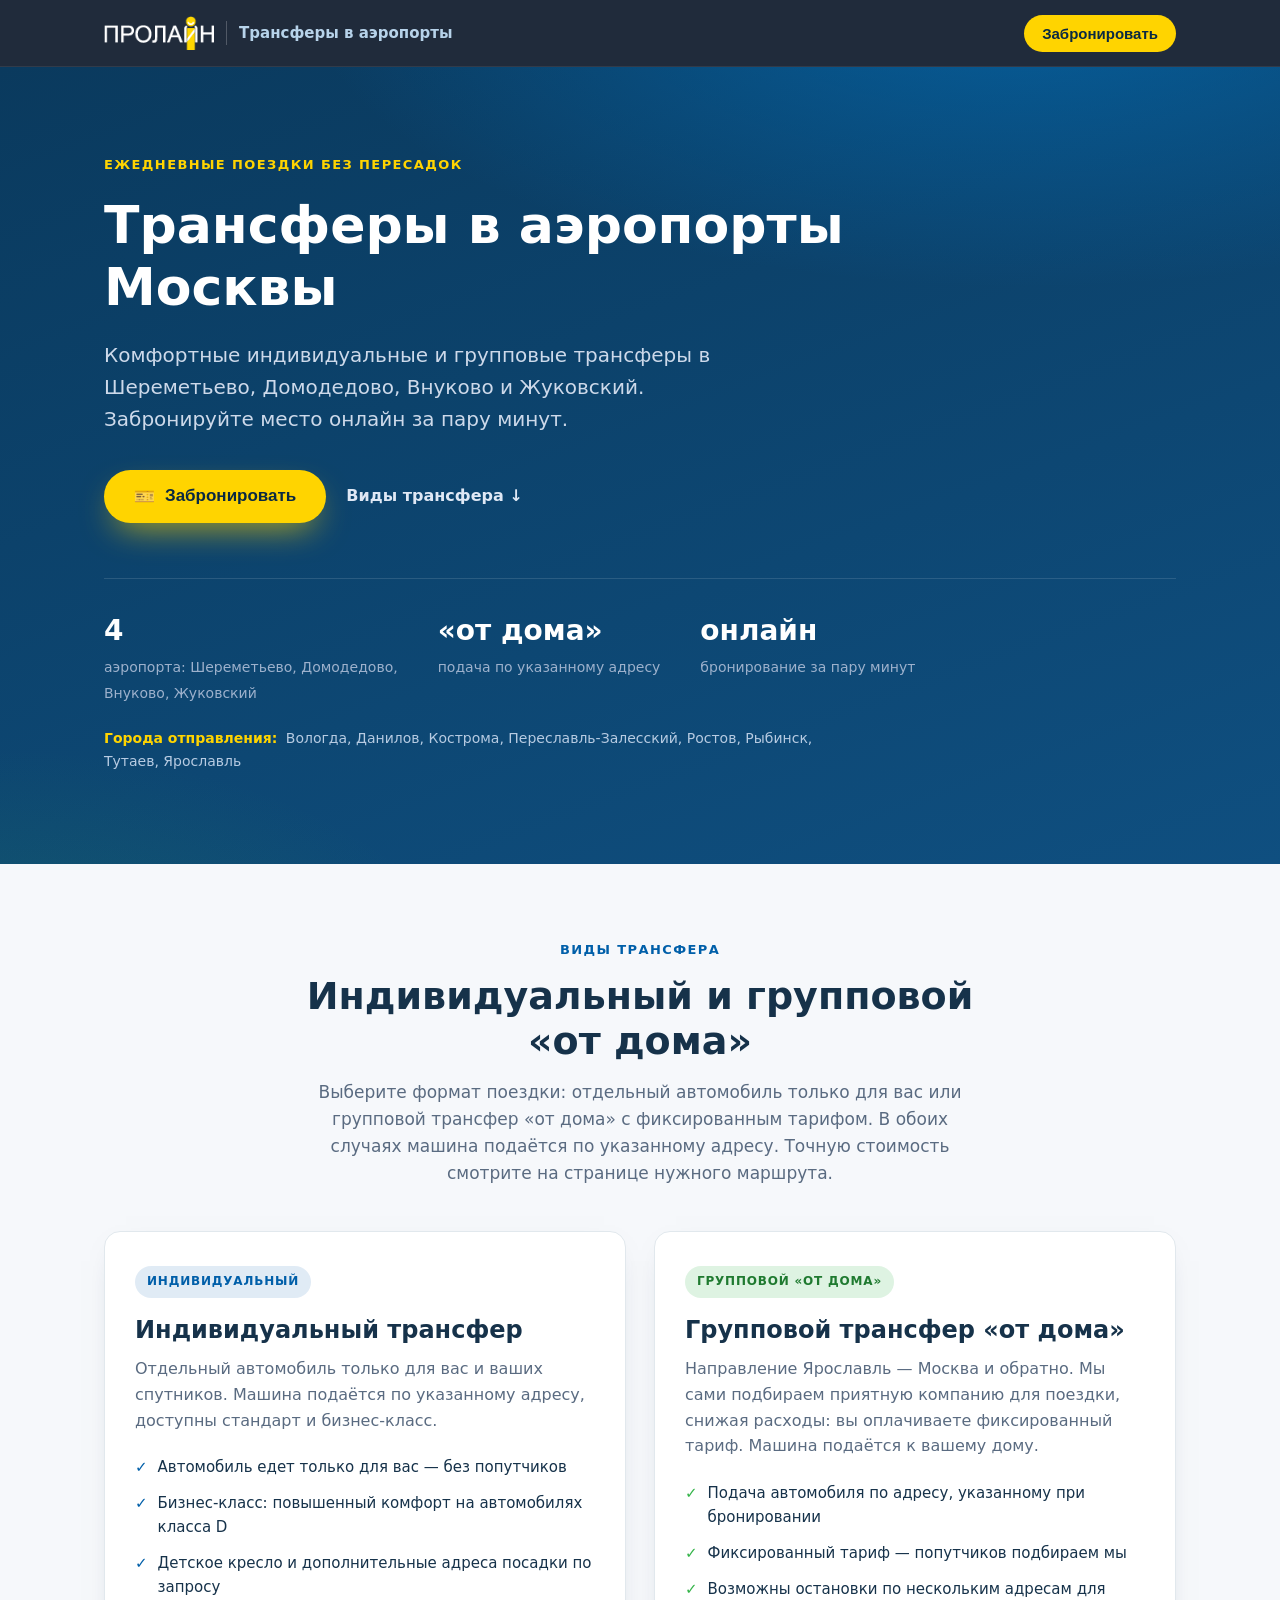
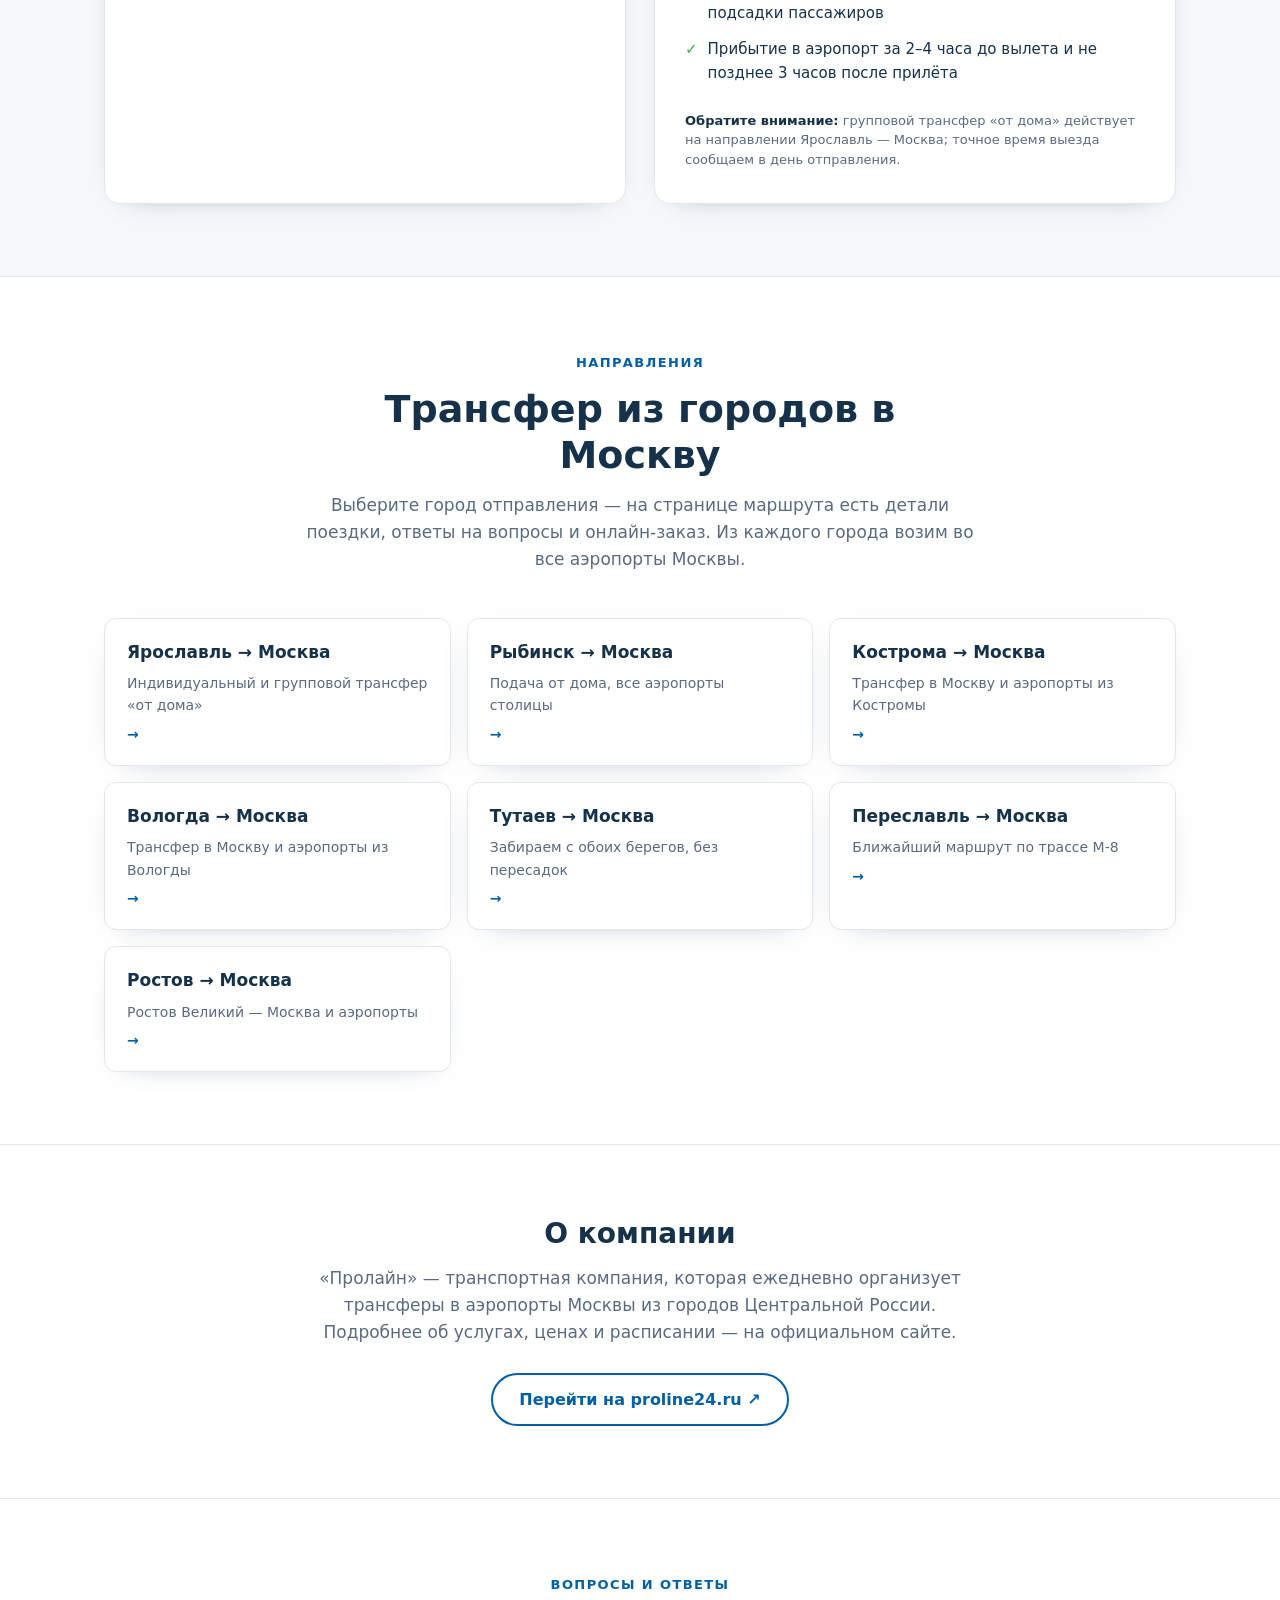
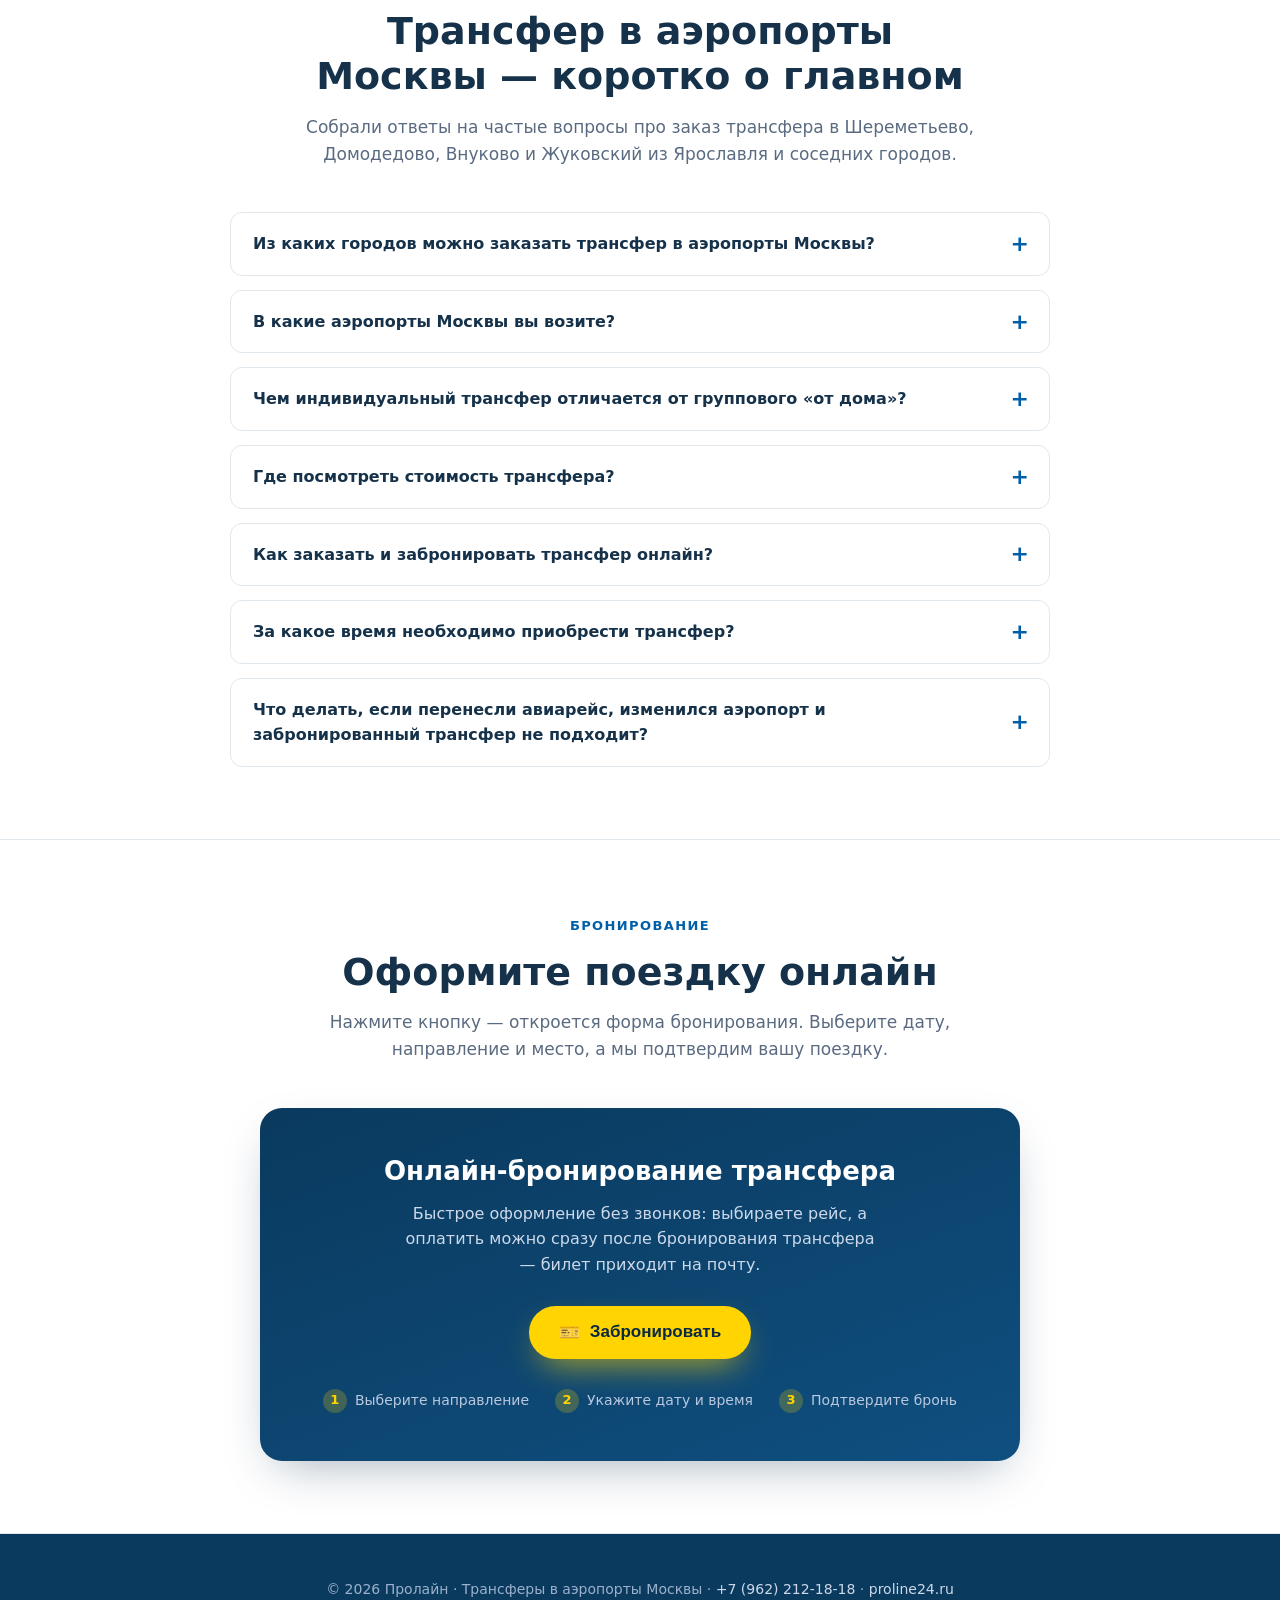
==== index.html @ 198cafb5 "SEO: расширить семантическое ядро, добавить метатеги, обновить sitemap - Расширенное семантическое я" ====
<!DOCTYPE html>
<html lang="ru">
<head>
  <meta charset="UTF-8">
  <meta name="viewport" content="width=device-width, initial-scale=1.0">

  <!-- Yandex.Metrika counter -->
  <script type="text/javascript">
      (function(m,e,t,r,i,k,a){
          m[i]=m[i]||function(){(m[i].a=m[i].a||[]).push(arguments)};
          m[i].l=1*new Date();
          for (var j = 0; j < document.scripts.length; j++) {if (document.scripts[j].src === r) { return; }}
          k=e.createElement(t),a=e.getElementsByTagName(t)[0],k.async=1,k.src=r,a.parentNode.insertBefore(k,a)
      })(window, document,'script','https://mc.yandex.ru/metrika/tag.js?id=110446775', 'ym');

      ym(110446775, 'init', {ssr:true, webvisor:true, clickmap:true, ecommerce:"dataLayer", referrer: document.referrer, url: location.href, accurateTrackBounce:true, trackLinks:true});
  </script>
  <noscript><div><img src="https://mc.yandex.ru/watch/110446775" style="position:absolute; left:-9999px;" alt="" /></div></noscript>
  <!-- /Yandex.Metrika counter -->

  <title>Трансфер в аэропорты Москвы из Ярославля — Шереметьево, Домодедово, Внуково, Жуковский | Пролайн</title>
  <meta name="description" content="Трансфер в аэропорты Москвы (Шереметьево, Домодедово, Внуково, Жуковский) из Ярославля, Костромы, Вологды, Рыбинска и других городов. Индивидуальный и групповой трансфер «от дома», онлайн-бронирование. Пролайн.">
  <meta name="keywords" content="трансфер в аэропорт, аэропорт трансфер, трансфер в аэропорт москвы, трансфер в аэропорты Москвы, трансферы, услуги трансфера, трансфер Ярославль Москва, трансфер ярославль москва пролайн, заказать трансфер Ярославль, трансфер ярославль шереметьево, трансфер ярославль домодедово, трансфер ярославль внуково, трансфер ярославль жуковский, трансфер рыбинск москва, трансфер вологда москва, трансфер вологда шереметьево, трансфер кострома москва, трансфер кострома шереметьево, трансфер кострома домодедово, трансфер из москвы, трансфер из москвы в ярославль, трансфер в Шереметьево, трансфер в Домодедово, трансфер во Внуково, трансфер в Жуковский, вип трансфер до москвы, vip трансфер, индивидуальный трансфер, групповой трансфер от дома, трансфер из Костромы, трансфер из Вологды, трансфер из Рыбинска, заказать трансфер в аэропорт, такси в аэропорт Москвы из Ярославля, трансфер от дома до аэропорта, бронирование трансфера онлайн, трансфер ярославль москва шереметьево, трансфер из ярославля в аэропорты москвы, трансфер ярославль москва внуково, трансфер ярославль москва стоимость, трансфер ярославль москва домодедово, групповой трансфер ярославль москва, трансфер ярославль москва шереметьево стоимость, трансфер ярославль москва павелецкий вокзал, заказать трансфер москва ярославль, сколько стоит трансфер из ярославля в москву, трансфер ярославль москва домодедово цена, индивидуальный трансфер ярославль москва, трансфер ярославль москва внуково цена и расписание, трансфер ярославль москва шереметьево цена, трансфер до москвы из ярославля цена, Пролайн">
  <meta name="yandex-verification" content="a3591e1fcd596d9e" />
  <meta name="google-site-verification" content="b8zTR40-EbkxCRDk1ZcVmbyryCR_lPlK44DQlvE9Aig" />
  <meta name="author" content="Пролайн">
  <meta name="robots" content="index, follow">
  <meta name="theme-color" content="#0a3a5e">
  <meta name="geo.region" content="RU-YAR">
  <meta name="geo.placename" content="Ярославль">
  <meta name="geo.position" content="57.6261;39.8845">
  <meta name="ICBM" content="57.6261, 39.8845">
  <link rel="canonical" href="https://transfer76.online/">
  <link rel="icon" href="/favicon.ico" sizes="any">

  <!-- Open Graph -->
  <meta property="og:type" content="website">
  <meta property="og:locale" content="ru_RU">
  <meta property="og:site_name" content="Пролайн — трансферы в аэропорты Москвы">
  <meta property="og:title" content="Трансфер в аэропорты Москвы из Ярославля — Пролайн">
  <meta property="og:description" content="Индивидуальный и групповой трансфер «от дома» в Шереметьево, Домодедово, Внуково и Жуковский из Ярославля и других городов. Онлайн-бронирование.">
  <meta property="og:url" content="https://transfer76.online/">
  <meta property="og:image" content="https://transfer76.online/logo.png">
  <meta property="og:image:alt" content="Пролайн — трансферы в аэропорты Москвы">

  <!-- Twitter Card -->
  <meta name="twitter:card" content="summary">
  <meta name="twitter:title" content="Трансфер в аэропорты Москвы из Ярославля — Пролайн">
  <meta name="twitter:description" content="Индивидуальный и групповой трансфер «от дома» в Шереметьево, Домодедово, Внуково и Жуковский из Ярославля и других городов. Онлайн-бронирование.">
  <meta name="twitter:image" content="https://transfer76.online/logo.png">

  <link rel="stylesheet" href="styles.css">

  <!-- Structured data: организация и услуга -->
  <script type="application/ld+json">
  {
    "@context": "https://schema.org",
    "@type": "MovingCompany",
    "name": "Пролайн",
    "description": "Трансфер в аэропорты Москвы из Ярославля и других городов Центральной России.",
    "url": "https://transfer76.online/",
    "telephone": "+7 (962) 212-18-18",
    "areaServed": [
      "Ярославль", "Кострома", "Вологда", "Рыбинск", "Тутаев",
      "Данилов", "Ростов", "Переславль-Залесский", "Москва"
    ],
    "address": {
      "@type": "PostalAddress",
      "addressRegion": "Ярославская область",
      "addressCountry": "RU"
    },
    "makesOffer": [
      {
        "@type": "Offer",
        "name": "Индивидуальный трансфер в аэропорты Москвы",
        "priceCurrency": "RUB",
        "price": "9000"
      },
      {
        "@type": "Offer",
        "name": "Групповой трансфер «от дома» Ярославль — Москва",
        "priceCurrency": "RUB",
        "price": "5000"
      }
    ]
  }
  </script>
</head>
<body>

  <header class="site-header">
    <div class="container">
      <a class="brand" href="#" aria-label="Пролайн — трансферы в аэропорты Москвы">
        <img class="logo" src="logo.png" alt="Пролайн" width="136" height="42">
        <span class="tagline">Трансферы в аэропорты</span>
      </a>
      <button class="header-cta" data-open-booking>Забронировать</button>
    </div>
  </header>

  <!-- HERO -->
  <section class="hero">
    <div class="container">
      <span class="eyebrow">Ежедневные поездки без пересадок</span>
      <h1>Трансферы в аэропорты Москвы</h1>
      <p class="lead">Комфортные индивидуальные и групповые трансферы в Шереметьево, Домодедово, Внуково и Жуковский. Забронируйте место онлайн за пару минут.</p>
      <div class="hero-actions">
        <button class="btn-primary" data-open-booking>
          <span>🎫</span> Забронировать
        </button>
        <a class="btn-ghost" href="#types">Виды трансфера ↓</a>
      </div>
      <div class="hero-stats">
        <div class="stat"><b>4</b><span>аэропорта: Шереметьево, Домодедово,<br>Внуково, Жуковский</span></div>
        <div class="stat"><b>«от дома»</b><span>подача по указанному адресу</span></div>
        <div class="stat"><b>онлайн</b><span>бронирование за пару минут</span></div>
      </div>
      <p class="hero-cities"><span>Города отправления:</span> Вологда, Данилов, Кострома, Переславль-Залесский, Ростов, Рыбинск, Тутаев, Ярославль</p>
    </div>
  </section>

  <!-- TRANSFER TYPES -->
  <section id="types" class="section">
    <div class="container">
      <div class="section-head">
        <span class="eyebrow">Виды трансфера</span>
        <h2>Индивидуальный и групповой «от дома»</h2>
        <p>Выберите формат поездки: отдельный автомобиль только для вас или групповой трансфер «от дома» с фиксированным тарифом. В обоих случаях машина подаётся по указанному адресу. Точную стоимость смотрите на странице нужного маршрута.</p>
      </div>

      <div class="cards">
        <!-- Individual -->
        <article class="card individual">
          <span class="badge">Индивидуальный</span>
          <h3>Индивидуальный трансфер</h3>
          <p>Отдельный автомобиль только для вас и ваших спутников. Машина подаётся по указанному адресу, доступны стандарт и бизнес-класс.</p>
          <ul class="features">
            <li>Автомобиль едет только для вас — без попутчиков</li>
            <li>Бизнес-класс: повышенный комфорт на автомобилях класса D</li>
            <li>Детское кресло и дополнительные адреса посадки по запросу</li>
          </ul>
        </article>

        <!-- Group from home -->
        <article class="card group">
          <span class="badge">Групповой «от дома»</span>
          <h3>Групповой трансфер «от дома»</h3>
          <p>Направление Ярославль — Москва и обратно. Мы сами подбираем приятную компанию для поездки, снижая расходы: вы оплачиваете фиксированный тариф. Машина подаётся к вашему дому.</p>
          <ul class="features">
            <li>Подача автомобиля по адресу, указанному при бронировании</li>
            <li>Фиксированный тариф — попутчиков подбираем мы</li>
            <li>Возможны остановки по нескольким адресам для подсадки пассажиров</li>
            <li>Прибытие в аэропорт за 2–4 часа до вылета и не позднее 3 часов после прилёта</li>
          </ul>
          <div class="price-note"><b>Обратите внимание:</b> групповой трансфер «от дома» действует на направлении Ярославль — Москва; точное время выезда сообщаем в день отправления.</div>
        </article>
      </div>
    </div>
  </section>

  <!-- DIRECTIONS -->
  <section id="directions" class="section routes-section">
    <div class="container">
      <div class="section-head">
        <span class="eyebrow">Направления</span>
        <h2>Трансфер из городов в Москву</h2>
        <p>Выберите город отправления — на странице маршрута есть детали поездки, ответы на вопросы и онлайн-заказ. Из каждого города возим во все аэропорты Москвы.</p>
      </div>
      <div class="dir-grid">
        <a class="dir-card" href="/transfer-yaroslavl-moskva/">
          <b>Ярославль → Москва</b>
          <span>Индивидуальный и групповой трансфер «от дома» <span class="arrow">→</span></span>
        </a>
        <a class="dir-card" href="/transfer-rybinsk-moskva/">
          <b>Рыбинск → Москва</b>
          <span>Подача от дома, все аэропорты столицы <span class="arrow">→</span></span>
        </a>
        <a class="dir-card" href="/transfer-kostroma-moskva/">
          <b>Кострома → Москва</b>
          <span>Трансфер в Москву и аэропорты из Костромы <span class="arrow">→</span></span>
        </a>
        <a class="dir-card" href="/transfer-vologda-moskva/">
          <b>Вологда → Москва</b>
          <span>Трансфер в Москву и аэропорты из Вологды <span class="arrow">→</span></span>
        </a>
        <a class="dir-card" href="/transfer-tutaev-moskva/">
          <b>Тутаев → Москва</b>
          <span>Забираем с обоих берегов, без пересадок <span class="arrow">→</span></span>
        </a>
        <a class="dir-card" href="/transfer-pereslavl-moskva/">
          <b>Переславль → Москва</b>
          <span>Ближайший маршрут по трассе М-8 <span class="arrow">→</span></span>
        </a>
        <a class="dir-card" href="/transfer-rostov-moskva/">
          <b>Ростов → Москва</b>
          <span>Ростов Великий — Москва и аэропорты <span class="arrow">→</span></span>
        </a>
      </div>
    </div>
  </section>

  <!-- ABOUT -->
  <section id="about" class="section">
    <div class="container about-box">
      <h2>О компании</h2>
      <p>«Пролайн» — транспортная компания, которая ежедневно организует трансферы в аэропорты Москвы из городов Центральной России. Подробнее об услугах, ценах и расписании — на официальном сайте.</p>
      <a class="link-btn" href="https://proline24.ru/" target="_blank" rel="noopener">
        Перейти на proline24.ru ↗
      </a>
    </div>
  </section>

  <!-- FAQ -->
  <section id="faq" class="section">
    <div class="container">
      <div class="section-head">
        <span class="eyebrow">Вопросы и ответы</span>
        <h2>Трансфер в аэропорты Москвы — коротко о главном</h2>
        <p>Собрали ответы на частые вопросы про заказ трансфера в Шереметьево, Домодедово, Внуково и Жуковский из Ярославля и соседних городов.</p>
      </div>

      <div class="faq">
        <details class="faq-item">
          <summary>Из каких городов можно заказать трансфер в аэропорты Москвы?</summary>
          <div class="faq-body">Трансфер в аэропорты Москвы доступен из Ярославля, Костромы, Вологды, Рыбинска, Тутаева, Данилова, Ростова, Переславля-Залесского и Москвы. Автомобиль подаётся по адресу, указанному при бронировании.</div>
        </details>
        <details class="faq-item">
          <summary>В какие аэропорты Москвы вы возите?</summary>
          <div class="faq-body">Во все четыре аэропорта Москвы: Шереметьево, Домодедово, Внуково и Жуковский.</div>
        </details>
        <details class="faq-item">
          <summary>Чем индивидуальный трансфер отличается от группового «от дома»?</summary>
          <div class="faq-body">Индивидуальный трансфер — отдельный автомобиль только для вас и ваших спутников, с гибким временем подачи и классами стандарт и бизнес. Групповой трансфер «от дома» дешевле: вы платите фиксированный тариф, а попутчиков для совместной поездки по маршруту Ярославль — Москва подбираем мы.</div>
        </details>
        <details class="faq-item">
          <summary>Где посмотреть стоимость трансфера?</summary>
          <div class="faq-body">Цены указаны на странице каждого маршрута в разделе «Направления»: выберите свой город отправления (например, Ярославль — Москва, Вологда — Москва) — там есть тарифы и форма онлайн-заказа.</div>
        </details>
        <details class="faq-item">
          <summary>Как заказать и забронировать трансфер онлайн?</summary>
          <div class="faq-body">Нажмите кнопку «Забронировать», выберите город отправления, дату и аэропорт в форме бронирования, оплатите — билет придёт на почту. Всё оформляется онлайн, без звонков.</div>
        </details>
        <details class="faq-item">
          <summary>За какое время необходимо приобрести трансфер?</summary>
          <div class="faq-body">Трансфер необходимо приобрести не позднее чем 1,5 суток до отправления рейса. Бронирование за меньший срок — под запрос (при наличии свободных мест).</div>
        </details>
        <details class="faq-item">
          <summary>Что делать, если перенесли авиарейс, изменился аэропорт и забронированный трансфер не подходит?</summary>
          <div class="faq-body">В данном случае необходимо незамедлительно связаться с диспетчерским отделом по телефону +7 (962) 212-18-18 или по любому из телефонов, указанных в билете. Наши сотрудники предложат вам все возможные варианты. Диспетчерская служба работает круглосуточно.</div>
        </details>
      </div>
    </div>
  </section>

  <script type="application/ld+json">
  {
    "@context": "https://schema.org",
    "@type": "FAQPage",
    "mainEntity": [
      {"@type":"Question","name":"Из каких городов можно заказать трансфер в аэропорты Москвы?","acceptedAnswer":{"@type":"Answer","text":"Трансфер в аэропорты Москвы доступен из Ярославля, Костромы, Вологды, Рыбинска, Тутаева, Данилова, Ростова, Переславля-Залесского и Москвы. Автомобиль подаётся по адресу, указанному при бронировании."}},
      {"@type":"Question","name":"В какие аэропорты Москвы вы возите?","acceptedAnswer":{"@type":"Answer","text":"Во все четыре аэропорта Москвы: Шереметьево, Домодедово, Внуково и Жуковский."}},
      {"@type":"Question","name":"Чем индивидуальный трансфер отличается от группового «от дома»?","acceptedAnswer":{"@type":"Answer","text":"Индивидуальный трансфер — отдельный автомобиль только для вас, с гибким временем подачи и классами стандарт и бизнес. Групповой трансфер «от дома» дешевле: вы платите фиксированный тариф, а попутчиков по маршруту Ярославль — Москва подбираем мы."}},
      {"@type":"Question","name":"Где посмотреть стоимость трансфера?","acceptedAnswer":{"@type":"Answer","text":"Цены указаны на странице каждого маршрута в разделе «Направления»: выберите свой город отправления (например, Ярославль — Москва, Вологда — Москва) — там есть тарифы и форма онлайн-заказа."}},
      {"@type":"Question","name":"Как заказать и забронировать трансфер онлайн?","acceptedAnswer":{"@type":"Answer","text":"Нажмите «Забронировать», выберите город отправления, дату и аэропорт в форме бронирования и оплатите — билет придёт на почту."}},
      {"@type":"Question","name":"За какое время необходимо приобрести трансфер?","acceptedAnswer":{"@type":"Answer","text":"Трансфер необходимо приобрести не позднее чем 1,5 суток до отправления рейса. Бронирование за меньший срок — под запрос (при наличии свободных мест)."}},
      {"@type":"Question","name":"Что делать, если перенесли авиарейс, изменился аэропорт и забронированный трансфер не подходит?","acceptedAnswer":{"@type":"Answer","text":"Необходимо незамедлительно связаться с диспетчерским отделом по телефону +7 (962) 212-18-18 или по любому из телефонов, указанных в билете. Наши сотрудники предложат все возможные варианты. Диспетчерская служба работает круглосуточно."}}
    ]
  }
  </script>

  <!-- BOOKING -->
  <section id="booking" class="section">
    <div class="section-head">
      <span class="eyebrow">Бронирование</span>
      <h2>Оформите поездку онлайн</h2>
      <p>Нажмите кнопку — откроется форма бронирования. Выберите дату, направление и место, а мы подтвердим вашу поездку.</p>
    </div>
    <div class="booking-card">
      <h3>Онлайн-бронирование трансфера</h3>
      <p>Быстрое оформление без звонков: выбираете рейс, а оплатить можно сразу после бронирования трансфера — билет приходит на почту.</p>
      <button class="btn-primary" data-open-booking>
        <span>🎫</span> Забронировать
      </button>
      <div class="booking-steps">
        <div class="step"><span class="num">1</span> Выберите направление</div>
        <div class="step"><span class="num">2</span> Укажите дату и время</div>
        <div class="step"><span class="num">3</span> Подтвердите бронь</div>
      </div>
    </div>
  </section>

  <footer class="site-footer">
    <div class="container">
      <p>© 2026 Пролайн · Трансферы в аэропорты Москвы · <a href="tel:+79622121818">+7 (962) 212-18-18</a> · <a href="https://proline24.ru/" target="_blank" rel="noopener">proline24.ru</a></p>
    </div>
  </footer>

  <!-- BOOKING MODAL -->
  <div class="modal" id="bookingModal" role="dialog" aria-modal="true" aria-label="Онлайн-бронирование">
    <div class="modal-inner">
      <div class="modal-bar">
        <strong>Онлайн-бронирование</strong>
        <div class="actions">
          <a class="newtab" href="https://transfer.yarobltour.ru/bron/bron_modern.php" target="_blank" rel="noopener">Открыть в новой вкладке ↗</a>
          <button class="modal-close" id="modalClose" aria-label="Закрыть">×</button>
        </div>
      </div>
      <div class="frame-wrap" id="frameWrap">
        <iframe id="bookingFrame" title="Форма бронирования трансфера" loading="lazy" src="about:blank"></iframe>
      </div>
    </div>
  </div>

  <script src="script.js"></script>

</body>
</html>
---- styles.css ----
:root {
  /* Фирменная палитра «Пролайн»: тёмно-синий + жёлтый + зелёный */
  --bg: #0a3a5e;          /* глубокий синий (фон hero/шапки/подвала) */
  --bg-soft: #0f4f80;     /* синий посветлее для градиентов */
  --surface: #ffffff;
  --ink: #16324a;
  --ink-soft: #5a6b81;
  --line: #e1e8ed;
  --brand: #005fa9;       /* фирменный синий (ссылки, акценты) */
  --brand-dark: #0b4b7d;
  --accent: #ffd400;      /* жёлтый — главные кнопки (как на proline24.ru) */
  --accent-dark: #f0c400;
  --accent-ink: #0a2942;  /* тёмный текст на жёлтом */
  --green: #35b44a;       /* зелёный — как кнопки виджета и акценты сайта */
  --radius: 16px;
  --shadow: 0 18px 50px -18px rgba(10, 42, 74, 0.4);
  --font: "Segoe UI", system-ui, -apple-system, Roboto, Arial, sans-serif;
}

* { box-sizing: border-box; }

body {
  margin: 0;
  font-family: var(--font);
  color: var(--ink);
  background: #f6f8fb;
  line-height: 1.6;
  -webkit-font-smoothing: antialiased;
}

h1, h2, h3 { line-height: 1.2; margin: 0; }

.container {
  width: 100%;
  max-width: 1120px;
  margin: 0 auto;
  padding: 0 24px;
}

/* Header */
.site-header {
  position: sticky;
  top: 0;
  z-index: 40;
  background: rgba(14, 26, 43, 0.92);
  backdrop-filter: blur(8px);
  border-bottom: 1px solid rgba(255, 255, 255, 0.08);
}
.site-header .container {
  display: flex;
  align-items: center;
  justify-content: space-between;
  height: 66px;
}
.brand {
  display: flex;
  align-items: center;
  gap: 12px;
  color: #fff;
  text-decoration: none;
}
.brand .logo {
  height: 34px;
  width: auto;
  display: block;
}
.brand .tagline {
  font-weight: 600;
  font-size: 15px;
  color: #b7d3ea;
  padding-left: 12px;
  border-left: 1px solid rgba(255, 255, 255, 0.22);
}
@media (max-width: 480px) {
  .brand .tagline { display: none; }
}
.header-cta {
  display: inline-flex;
  align-items: center;
  gap: 8px;
  background: var(--accent);
  color: var(--accent-ink);
  font-weight: 700;
  font-size: 15px;
  padding: 10px 18px;
  border-radius: 999px;
  border: none;
  cursor: pointer;
  transition: transform .15s ease, box-shadow .15s ease;
}
.header-cta:hover { transform: translateY(-1px); box-shadow: 0 8px 22px -8px rgba(255,212,0,.75); }

/* Hero */
.hero {
  position: relative;
  color: #fff;
  background:
    radial-gradient(1200px 500px at 80% -10%, rgba(0,120,200,.55), transparent 60%),
    radial-gradient(900px 500px at 0% 120%, rgba(53,180,74,.18), transparent 55%),
    linear-gradient(160deg, var(--bg), var(--bg-soft));
  overflow: hidden;
}
.hero .container {
  padding-top: 84px;
  padding-bottom: 92px;
  position: relative;
  z-index: 2;
}
.hero .eyebrow {
  display: inline-block;
  font-size: 13px;
  font-weight: 600;
  letter-spacing: 1.4px;
  text-transform: uppercase;
  color: var(--accent);
  margin-bottom: 18px;
}
.hero h1 {
  font-size: clamp(30px, 5vw, 52px);
  max-width: 760px;
  font-weight: 800;
}
.hero p.lead {
  margin: 20px 0 34px;
  font-size: clamp(16px, 2vw, 20px);
  max-width: 620px;
  color: #cdd9ea;
}
.hero-actions {
  display: flex;
  flex-wrap: wrap;
  gap: 14px;
  align-items: center;
}
.btn-primary {
  display: inline-flex;
  align-items: center;
  gap: 10px;
  background: var(--accent);
  color: var(--accent-ink);
  font-weight: 700;
  font-size: 17px;
  padding: 16px 30px;
  border-radius: 999px;
  border: none;
  cursor: pointer;
  box-shadow: 0 14px 34px -12px rgba(255,212,0,.8);
  transition: transform .15s ease, box-shadow .15s ease;
}
.btn-primary:hover { transform: translateY(-2px); box-shadow: 0 18px 40px -12px rgba(255,212,0,.95); }
.btn-ghost {
  color: #dfe8f5;
  text-decoration: none;
  font-weight: 600;
  font-size: 16px;
  padding: 14px 6px;
  border-bottom: 2px solid transparent;
}
.btn-ghost:hover { border-color: var(--accent); }

.hero-stats {
  display: flex;
  flex-wrap: wrap;
  gap: 40px;
  margin-top: 54px;
  padding-top: 30px;
  border-top: 1px solid rgba(255,255,255,.12);
}
.hero-stats .stat b {
  display: block;
  font-size: 28px;
  font-weight: 800;
  color: #fff;
}
.hero-stats .stat span { color: #9db1cc; font-size: 14px; }

.hero-cities {
  margin: 22px 0 0;
  max-width: 720px;
  font-size: 14px;
  color: #b7cbe2;
}
.hero-cities span {
  color: var(--accent);
  font-weight: 600;
  margin-right: 4px;
}

/* Route landing pages */
.hero-route .container { padding-top: 48px; padding-bottom: 64px; }
.breadcrumb {
  font-size: 14px;
  color: #b7cbe2;
  margin-bottom: 22px;
}
.breadcrumb a { color: #cdd9ea; text-decoration: none; }
.breadcrumb a:hover { color: #fff; }
.breadcrumb span { color: #7f97b5; margin: 0 4px; }

.route-facts {
  display: grid;
  grid-template-columns: repeat(4, 1fr);
  gap: 18px;
  margin-top: 40px;
  padding-top: 28px;
  border-top: 1px solid rgba(255,255,255,.12);
}
.route-facts .fact b {
  display: block;
  font-size: 20px;
  font-weight: 800;
  color: #fff;
}
.route-facts .fact span { color: #9db1cc; font-size: 13px; }
@media (max-width: 640px) {
  .route-facts { grid-template-columns: repeat(2, 1fr); gap: 20px 14px; }
}

.route-grid {
  display: grid;
  grid-template-columns: 1.5fr 1fr;
  gap: 32px;
  align-items: start;
}
.route-main p { color: var(--ink); font-size: 16px; margin: 0 0 16px; }
.route-main p:last-child { margin-bottom: 0; }
@media (max-width: 860px) {
  .route-grid { grid-template-columns: 1fr; }
}
.route-main h2 {
  font-size: clamp(22px, 3vw, 30px);
  font-weight: 800;
  margin-bottom: 20px;
}
.route-features { margin-top: 8px !important; }

.route-side { position: sticky; top: 90px; }
.price-card {
  background: var(--surface);
  border: 1px solid var(--line);
  border-radius: var(--radius);
  padding: 26px 24px;
  box-shadow: var(--shadow);
}
.price-card .price-list { margin-top: 6px; }
.btn-block { width: 100%; justify-content: center; margin-top: 20px; }
.price-phone { font-size: 14px; color: var(--ink-soft); text-align: center; margin: 16px 0 0; }
.price-phone a { color: var(--brand); font-weight: 700; text-decoration: none; }

.routes-section { background: #fff; border-top: 1px solid var(--line); }
.routes-chips {
  display: flex;
  flex-wrap: wrap;
  gap: 12px;
  justify-content: center;
  max-width: 900px;
  margin: 0 auto;
}
.route-chip {
  display: inline-flex;
  align-items: center;
  background: #f2f6fa;
  border: 1px solid var(--line);
  color: var(--ink);
  text-decoration: none;
  font-weight: 600;
  font-size: 15px;
  padding: 12px 20px;
  border-radius: 999px;
  transition: background .15s ease, border-color .15s ease, transform .15s ease;
}
.route-chip:hover {
  background: rgba(0,95,169,.1);
  border-color: var(--brand);
  color: var(--brand);
  transform: translateY(-2px);
}

/* Directions block on homepage */
.dir-grid {
  display: grid;
  grid-template-columns: repeat(auto-fit, minmax(260px, 1fr));
  gap: 16px;
}
.dir-card {
  display: block;
  background: var(--surface);
  border: 1px solid var(--line);
  border-radius: 12px;
  padding: 20px 22px;
  text-decoration: none;
  color: var(--ink);
  box-shadow: 0 8px 30px -22px rgba(16,42,78,.5);
  transition: transform .18s ease, box-shadow .18s ease, border-color .18s ease;
}
.dir-card:hover { transform: translateY(-3px); box-shadow: var(--shadow); border-color: #c9d7e6; }
.dir-card b { display: block; font-size: 17px; font-weight: 800; }
.dir-card span { display: block; margin-top: 6px; font-size: 14px; color: var(--ink-soft); }
.dir-card .arrow { color: var(--brand); font-weight: 800; }

/* Booking section */
.section { padding: 72px 0; }
.section-head { text-align: center; max-width: 680px; margin: 0 auto 44px; }
.section-head .eyebrow {
  color: var(--brand);
  font-weight: 700;
  font-size: 13px;
  letter-spacing: 1.4px;
  text-transform: uppercase;
}
.section-head h2 {
  font-size: clamp(26px, 3.5vw, 38px);
  margin: 12px 0 14px;
  font-weight: 800;
}
.section-head p { color: var(--ink-soft); font-size: 17px; margin: 0; }

#booking { background: #fff; border-top: 1px solid var(--line); border-bottom: 1px solid var(--line); }

.booking-card {
  max-width: 760px;
  margin: 0 auto;
  background: linear-gradient(160deg, var(--bg), var(--bg-soft));
  color: #fff;
  border-radius: 22px;
  padding: 48px 40px;
  text-align: center;
  box-shadow: var(--shadow);
}
.booking-card h3 { font-size: 26px; font-weight: 800; }
.booking-card p { color: #cdd9ea; margin: 14px auto 28px; max-width: 480px; }
.booking-steps {
  display: flex;
  flex-wrap: wrap;
  justify-content: center;
  gap: 26px;
  margin-top: 30px;
  color: #b9c8de;
  font-size: 14px;
}
.booking-steps .step { display: flex; align-items: center; gap: 8px; }
.booking-steps .num {
  width: 24px; height: 24px; border-radius: 50%;
  background: rgba(255,212,0,.22); color: var(--accent);
  display: grid; place-items: center; font-weight: 700; font-size: 13px;
}

/* Transfer types */
.cards {
  display: grid;
  grid-template-columns: repeat(auto-fit, minmax(320px, 1fr));
  gap: 28px;
}
.card {
  background: var(--surface);
  border: 1px solid var(--line);
  border-radius: var(--radius);
  padding: 34px 30px;
  display: flex;
  flex-direction: column;
  box-shadow: 0 8px 30px -22px rgba(16,42,78,.5);
  transition: transform .18s ease, box-shadow .18s ease;
}
.card:hover { transform: translateY(-4px); box-shadow: var(--shadow); }
.card .badge {
  align-self: flex-start;
  font-size: 12px; font-weight: 700; letter-spacing: .8px; text-transform: uppercase;
  padding: 6px 12px; border-radius: 999px; margin-bottom: 18px;
}
.card.individual .badge { background: rgba(0,95,169,.12); color: var(--brand); }
.card.group .badge { background: rgba(53,180,74,.16); color: #1f7a30; }
.card h3 { font-size: 24px; font-weight: 800; }
.card > p { color: var(--ink-soft); margin: 12px 0 22px; }
.card ul.features {
  list-style: none; padding: 0; margin: 0 0 26px;
  display: flex; flex-direction: column; gap: 12px;
}
.card ul.features li {
  display: flex; gap: 10px; align-items: flex-start;
  font-size: 15px; color: var(--ink);
}
.card ul.features li::before {
  content: "✓";
  color: var(--brand);
  font-weight: 800;
  flex: none;
}
.card.group ul.features li::before { color: var(--green); }

.price-label {
  font-size: 12px; font-weight: 700; letter-spacing: 1px; text-transform: uppercase;
  color: var(--ink-soft); margin-bottom: 12px;
}
.cities-line {
  margin: 0 0 22px;
  font-size: 14px;
  color: var(--ink);
  line-height: 1.5;
}
.price-list {
  list-style: none; padding: 0; margin: 0 0 16px;
  border-top: 1px solid var(--line);
}
.price-list li {
  display: flex; align-items: baseline; justify-content: space-between; gap: 12px;
  padding: 11px 0; border-bottom: 1px solid var(--line);
  font-size: 15px;
}
.price-list li .p-name { color: var(--ink); }
.price-list li .p-val { font-weight: 700; color: var(--ink); white-space: nowrap; }
.price-list li .p-val.muted { font-weight: 600; color: var(--ink-soft); }
.price-note {
  margin-top: auto;
  font-size: 13px; color: var(--ink-soft); line-height: 1.5;
}
.price-note b { color: var(--ink); }

/* Company / footer */
#about { background: #fff; border-top: 1px solid var(--line); }
.about-box {
  max-width: 720px; margin: 0 auto; text-align: center;
}
.about-box h2 { font-size: 28px; font-weight: 800; margin-bottom: 14px; }
.about-box p { color: var(--ink-soft); font-size: 17px; margin: 0 auto 26px; }
.link-btn {
  display: inline-flex; align-items: center; gap: 8px;
  color: var(--brand); font-weight: 700; text-decoration: none;
  font-size: 16px; border: 2px solid var(--brand);
  padding: 12px 26px; border-radius: 999px;
  transition: background .15s ease, color .15s ease;
}
.link-btn:hover { background: var(--brand); color: #fff; }

/* FAQ */
#faq { background: #fff; border-top: 1px solid var(--line); }
.faq {
  max-width: 820px;
  margin: 0 auto;
  display: flex;
  flex-direction: column;
  gap: 14px;
}
.faq-item {
  border: 1px solid var(--line);
  border-radius: 12px;
  background: #fff;
  overflow: hidden;
  transition: box-shadow .15s ease, border-color .15s ease;
}
.faq-item[open] { border-color: #c9d7e6; box-shadow: 0 8px 26px -20px rgba(10,42,74,.6); }
.faq-item summary {
  list-style: none;
  cursor: pointer;
  padding: 18px 52px 18px 22px;
  position: relative;
  font-weight: 700;
  font-size: 16px;
  color: var(--ink);
}
.faq-item summary::-webkit-details-marker { display: none; }
.faq-item summary::after {
  content: "+";
  position: absolute;
  right: 20px; top: 50%;
  transform: translateY(-50%);
  font-size: 22px; font-weight: 700; line-height: 1;
  color: var(--brand);
  transition: transform .2s ease;
}
.faq-item[open] summary::after { content: "–"; }
.faq-item summary:hover { color: var(--brand); }
.faq-body {
  padding: 0 22px 20px;
  color: var(--ink-soft);
  font-size: 15px;
  line-height: 1.6;
}

.site-footer {
  background: var(--bg);
  color: #9db1cc;
  text-align: center;
  padding: 30px 0;
  font-size: 14px;
}
.site-footer a { color: #cdd9ea; text-decoration: none; }
.site-footer a:hover { color: #fff; }

/* Modal */
.modal {
  position: fixed; inset: 0; z-index: 100;
  display: none;
  align-items: center; justify-content: center;
  padding: 24px;
  background: rgba(9, 18, 31, 0.72);
  backdrop-filter: blur(4px);
}
.modal.open { display: flex; }
.modal-inner {
  width: 100%; max-width: 560px;
  height: min(88vh, 820px);
  background: #fff;
  border-radius: 18px;
  overflow: hidden;
  display: flex; flex-direction: column;
  box-shadow: 0 30px 80px -20px rgba(0,0,0,.6);
  animation: pop .2s ease;
}
@keyframes pop { from { transform: translateY(14px) scale(.98); opacity: 0; } to { transform: none; opacity: 1; } }
.modal-bar {
  display: flex; align-items: center; justify-content: space-between;
  padding: 14px 18px;
  background: var(--bg);
  color: #fff;
  flex: none;
}
.modal-bar strong { font-size: 16px; }
.modal-bar .actions { display: flex; align-items: center; gap: 8px; }
.modal-bar a.newtab {
  color: #cdd9ea; font-size: 13px; text-decoration: none;
  border: 1px solid rgba(255,255,255,.25); padding: 6px 10px; border-radius: 8px;
}
.modal-bar a.newtab:hover { color: #fff; border-color: rgba(255,255,255,.5); }
.modal-close {
  background: rgba(255,255,255,.14); border: none; color: #fff;
  width: 34px; height: 34px; border-radius: 8px; cursor: pointer;
  font-size: 20px; line-height: 1;
}
.modal-close:hover { background: rgba(255,255,255,.28); }

/* Wrapper allows scaling a fixed-width widget down on narrow screens */
.frame-wrap {
  flex: 1;
  position: relative;
  overflow: hidden;
  background: #fff;
}
.frame-wrap iframe {
  position: absolute;
  top: 0; left: 0;
  width: 100%;
  height: 100%;
  border: none;
  transform-origin: top left;
}

@media (max-width: 640px) {
  .hero .container { padding-top: 60px; padding-bottom: 66px; }
  .hero-stats { gap: 26px; }
  .booking-card { padding: 36px 22px; }
  .section { padding: 56px 0; }

  /* Booking widget goes full-screen on phones for maximum space */
  .modal { padding: 0; }
  .modal-inner {
    max-width: 100%;
    width: 100%;
    height: 100vh;
    height: 100dvh;
    border-radius: 0;
  }
}
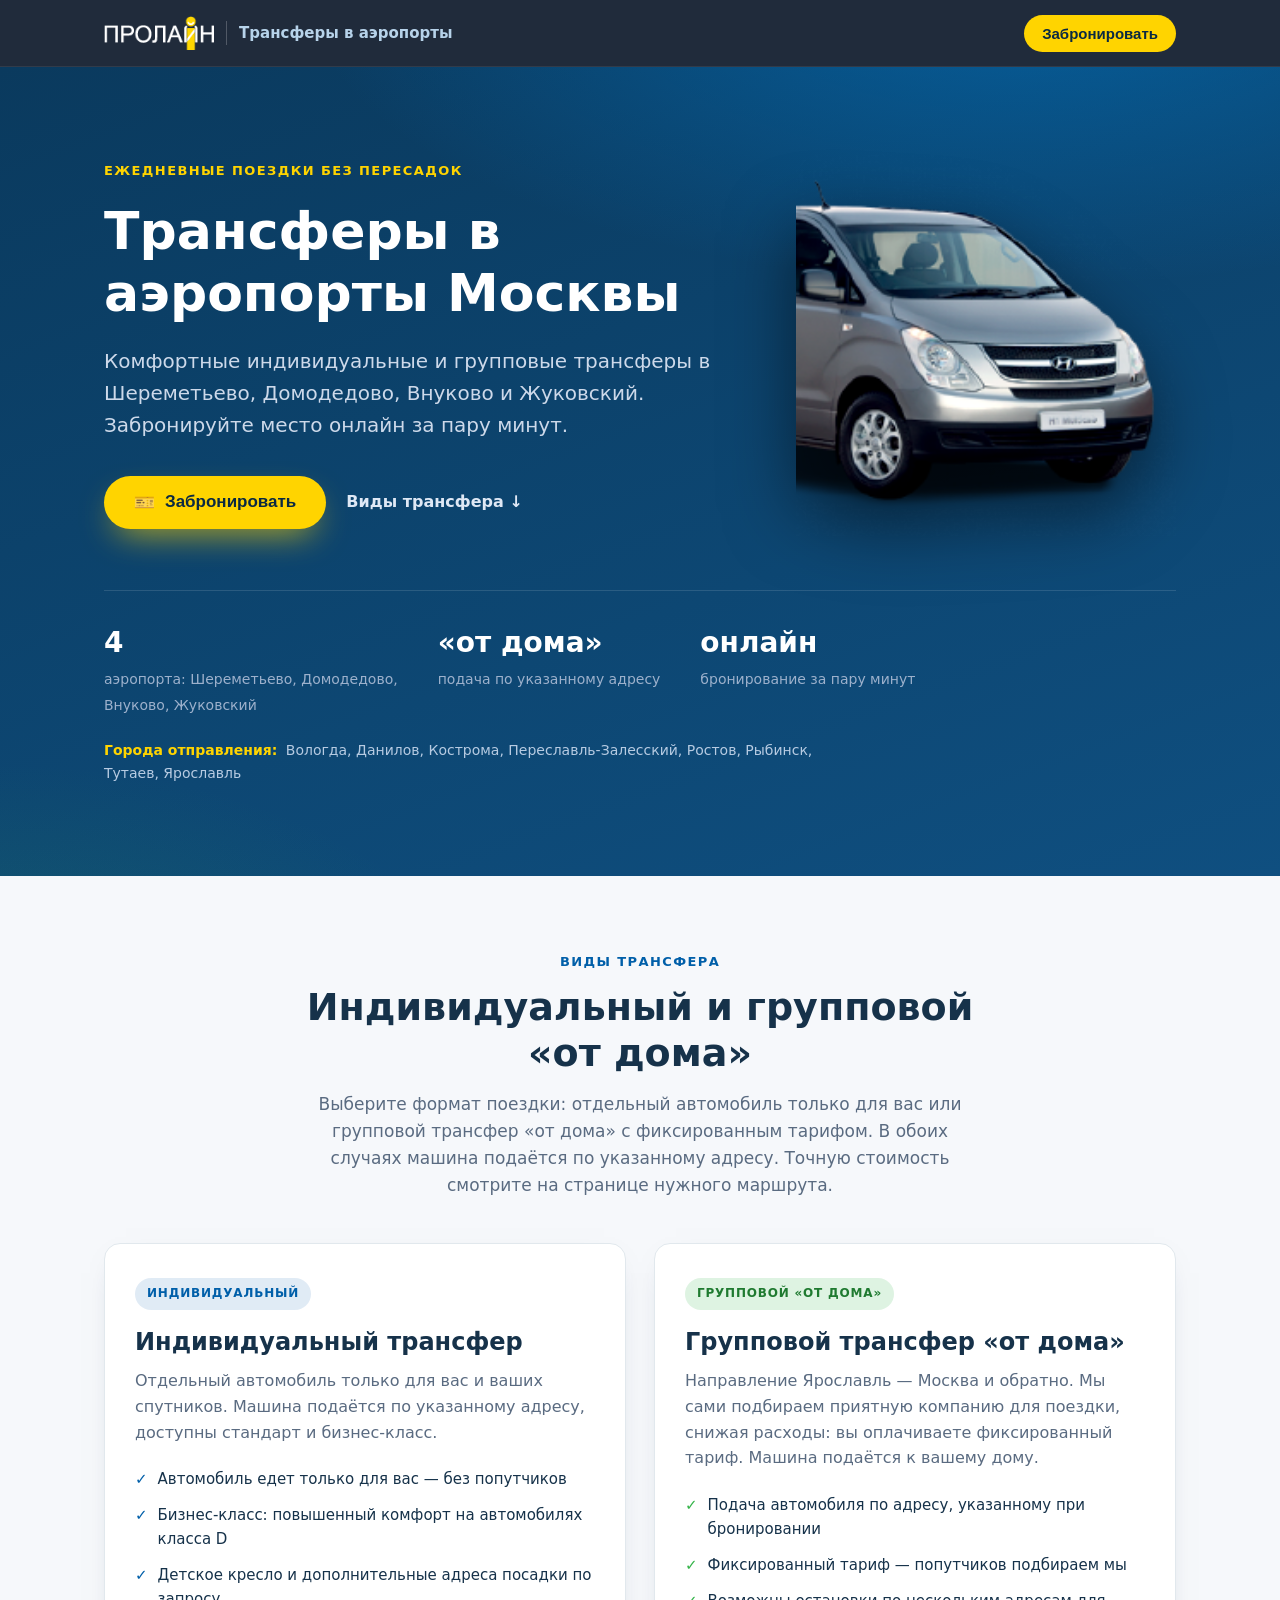
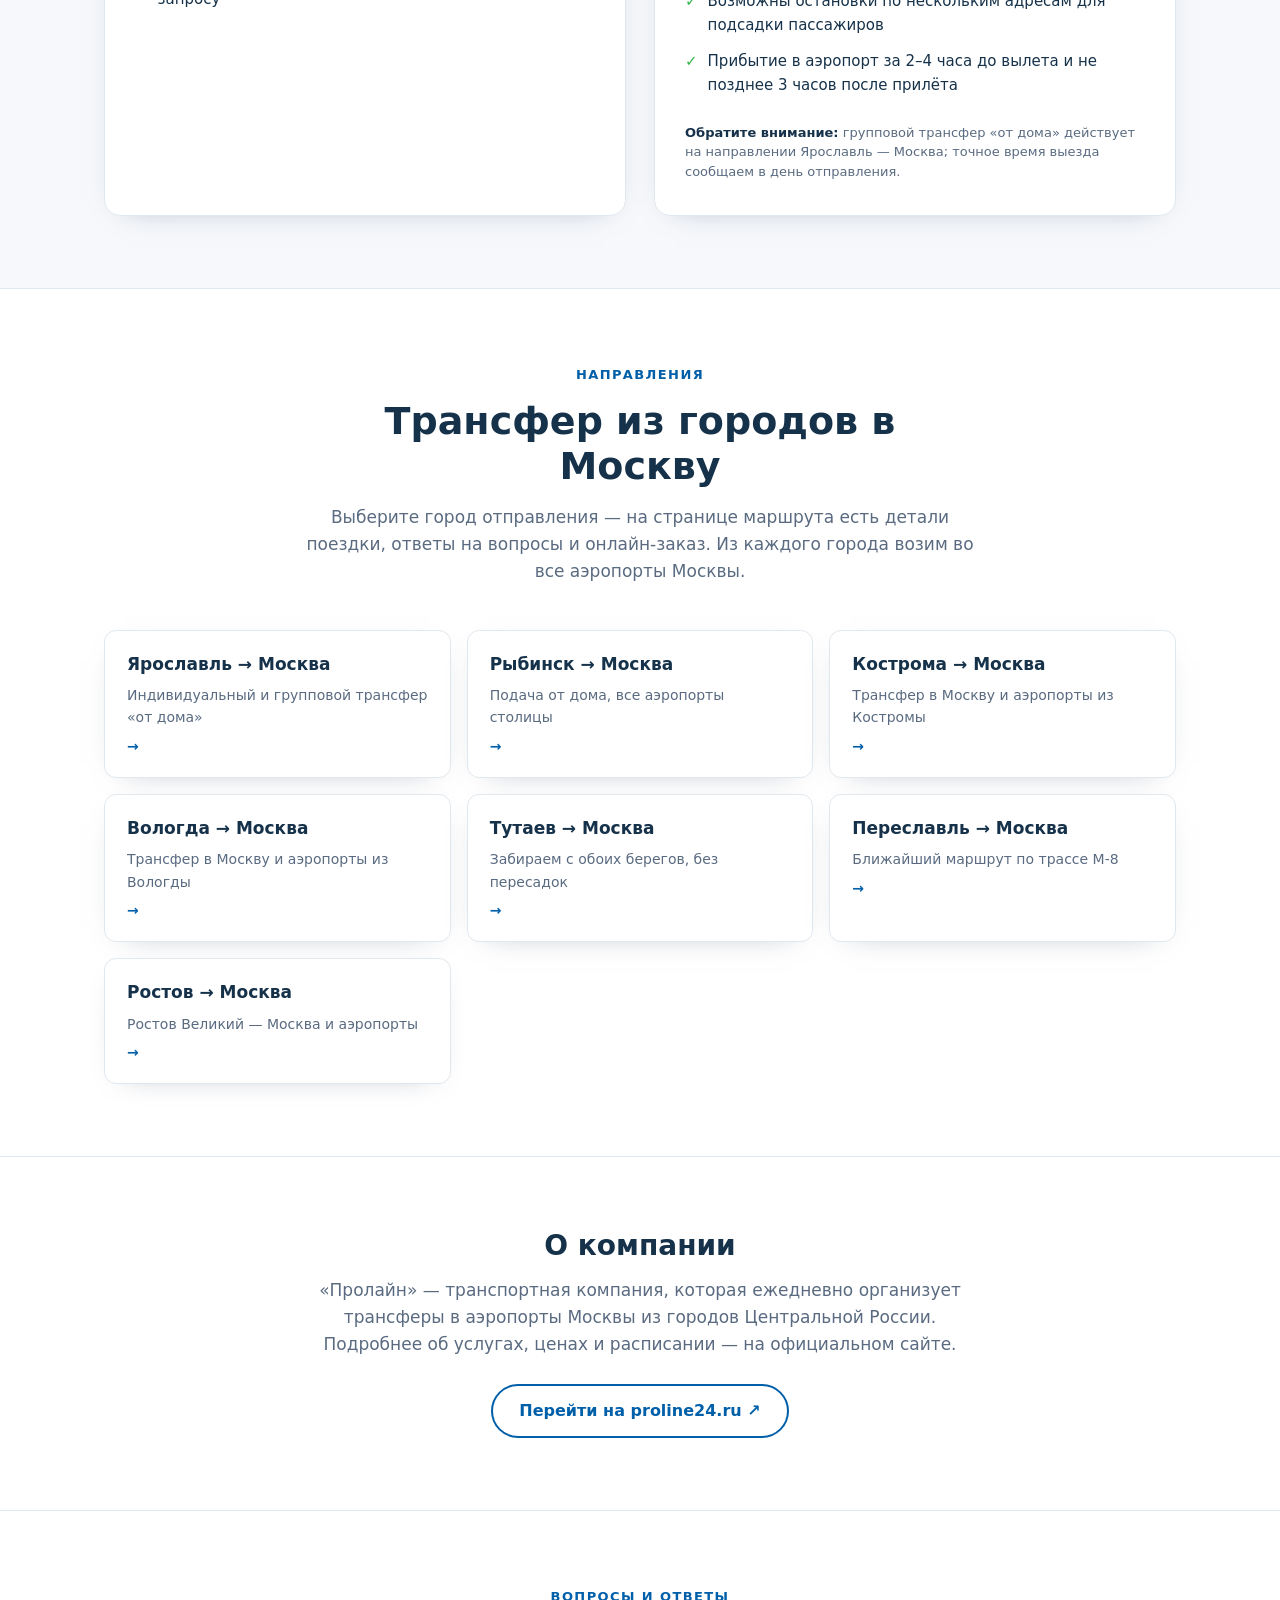
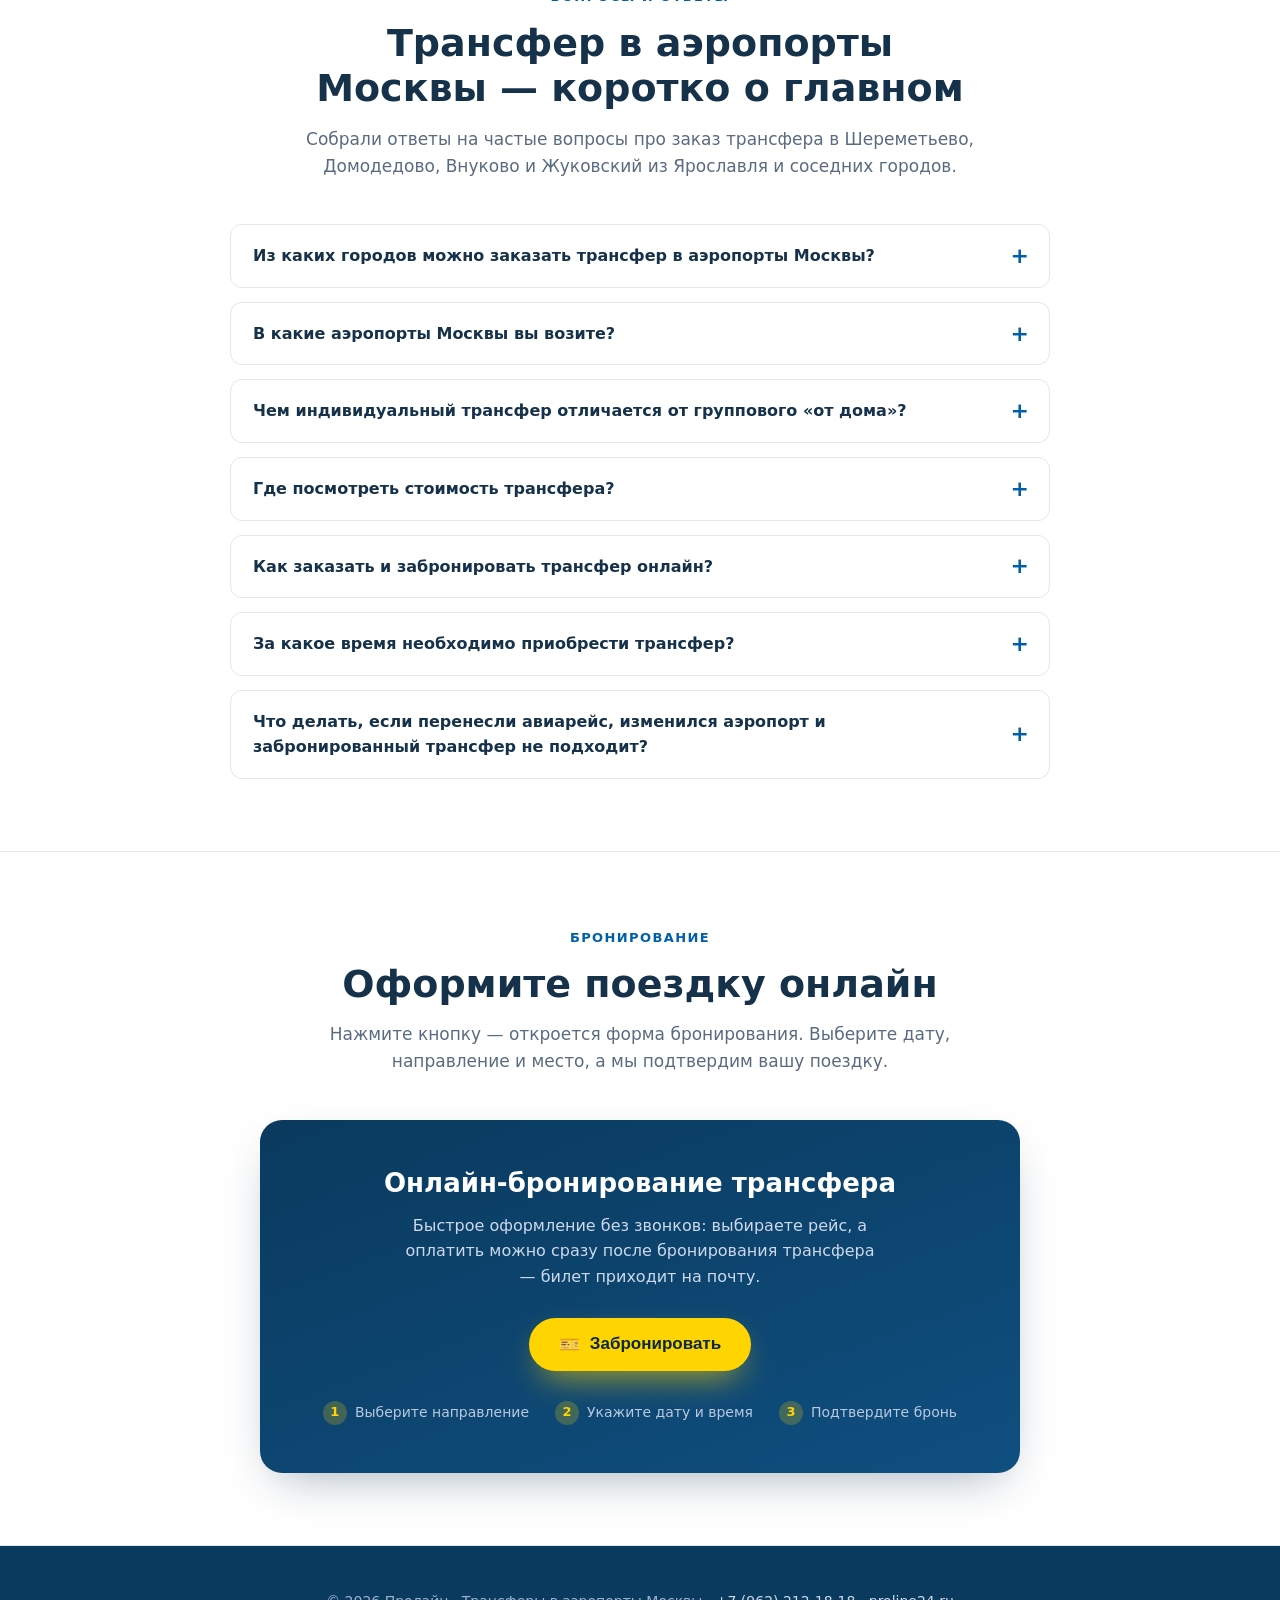
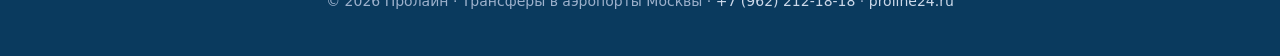
==== commit e57916c6: "Добавить изображение минивэна Hyundai H1 в hero-блок - Фото из автопарка proline24.ru (H1), обрезано" ====
--- a/index.html
+++ b/index.html
@@ -101,14 +101,21 @@
   <!-- HERO -->
   <section class="hero">
     <div class="container">
-      <span class="eyebrow">Ежедневные поездки без пересадок</span>
-      <h1>Трансферы в аэропорты Москвы</h1>
-      <p class="lead">Комфортные индивидуальные и групповые трансферы в Шереметьево, Домодедово, Внуково и Жуковский. Забронируйте место онлайн за пару минут.</p>
-      <div class="hero-actions">
-        <button class="btn-primary" data-open-booking>
-          <span>🎫</span> Забронировать
-        </button>
-        <a class="btn-ghost" href="#types">Виды трансфера ↓</a>
+      <div class="hero-inner">
+        <div class="hero-copy">
+          <span class="eyebrow">Ежедневные поездки без пересадок</span>
+          <h1>Трансферы в аэропорты Москвы</h1>
+          <p class="lead">Комфортные индивидуальные и групповые трансферы в Шереметьево, Домодедово, Внуково и Жуковский. Забронируйте место онлайн за пару минут.</p>
+          <div class="hero-actions">
+            <button class="btn-primary" data-open-booking>
+              <span>🎫</span> Забронировать
+            </button>
+            <a class="btn-ghost" href="#types">Виды трансфера ↓</a>
+          </div>
+        </div>
+        <div class="hero-media">
+          <img src="/img/car-h1.png" alt="Минивэн Hyundai H1 — трансфер в аэропорты Москвы" width="222" height="225" loading="eager">
+        </div>
       </div>
       <div class="hero-stats">
         <div class="stat"><b>4</b><span>аэропорта: Шереметьево, Домодедово,<br>Внуково, Жуковский</span></div>
--- a/styles.css
+++ b/styles.css
@@ -158,6 +158,34 @@
 }
 .btn-ghost:hover { border-color: var(--accent); }
 
+/* Hero two-column layout with car image */
+.hero-inner {
+  display: flex;
+  align-items: center;
+  gap: 48px;
+}
+.hero-copy { flex: 1 1 auto; min-width: 0; }
+.hero-media {
+  flex: 0 0 auto;
+  width: min(40%, 380px);
+  display: flex;
+  justify-content: center;
+}
+.hero-media img {
+  width: 100%;
+  height: auto;
+  filter: drop-shadow(0 26px 34px rgba(0, 0, 0, .5));
+  animation: carIn .7s cubic-bezier(.2, .7, .2, 1) both;
+}
+@keyframes carIn {
+  from { opacity: 0; transform: translateX(28px); }
+  to   { opacity: 1; transform: none; }
+}
+@media (max-width: 820px) {
+  .hero-inner { flex-direction: column; align-items: flex-start; gap: 8px; }
+  .hero-media { width: min(78%, 320px); align-self: center; margin-top: 8px; }
+}
+
 .hero-stats {
   display: flex;
   flex-wrap: wrap;
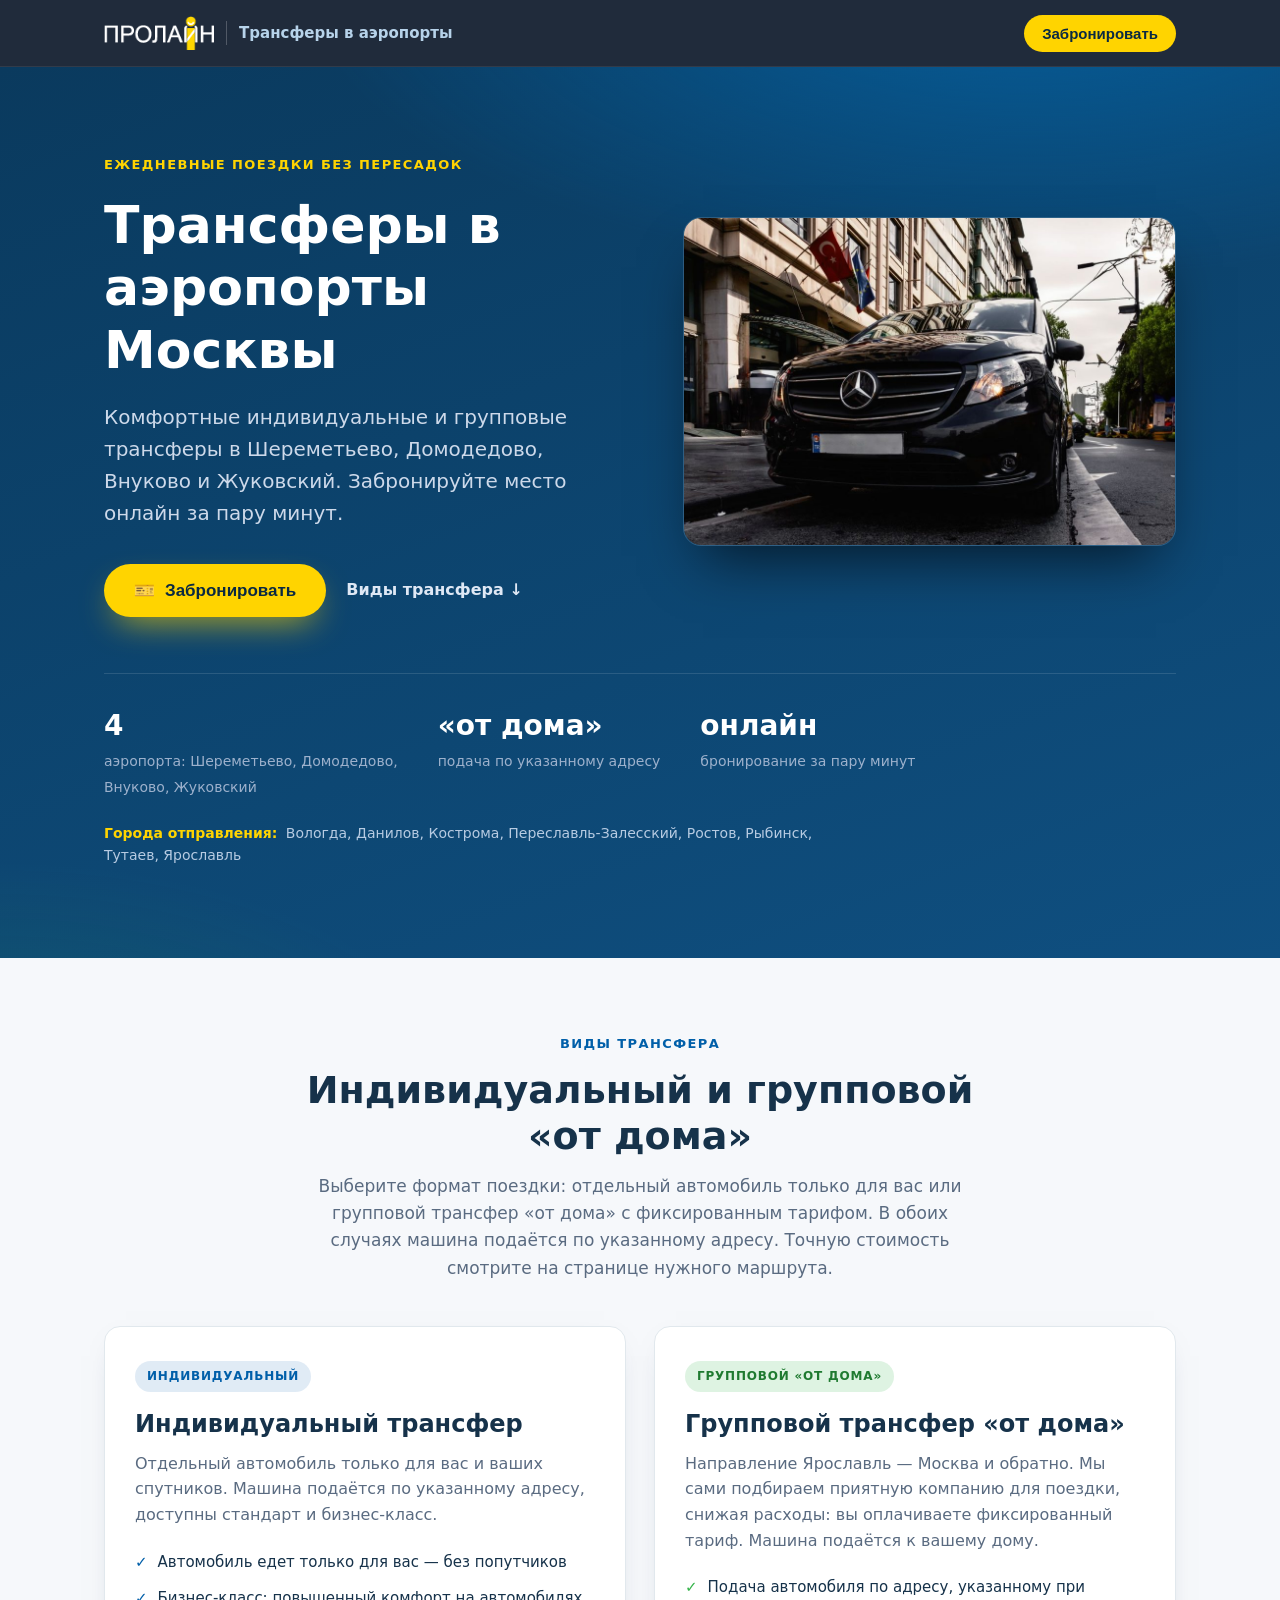
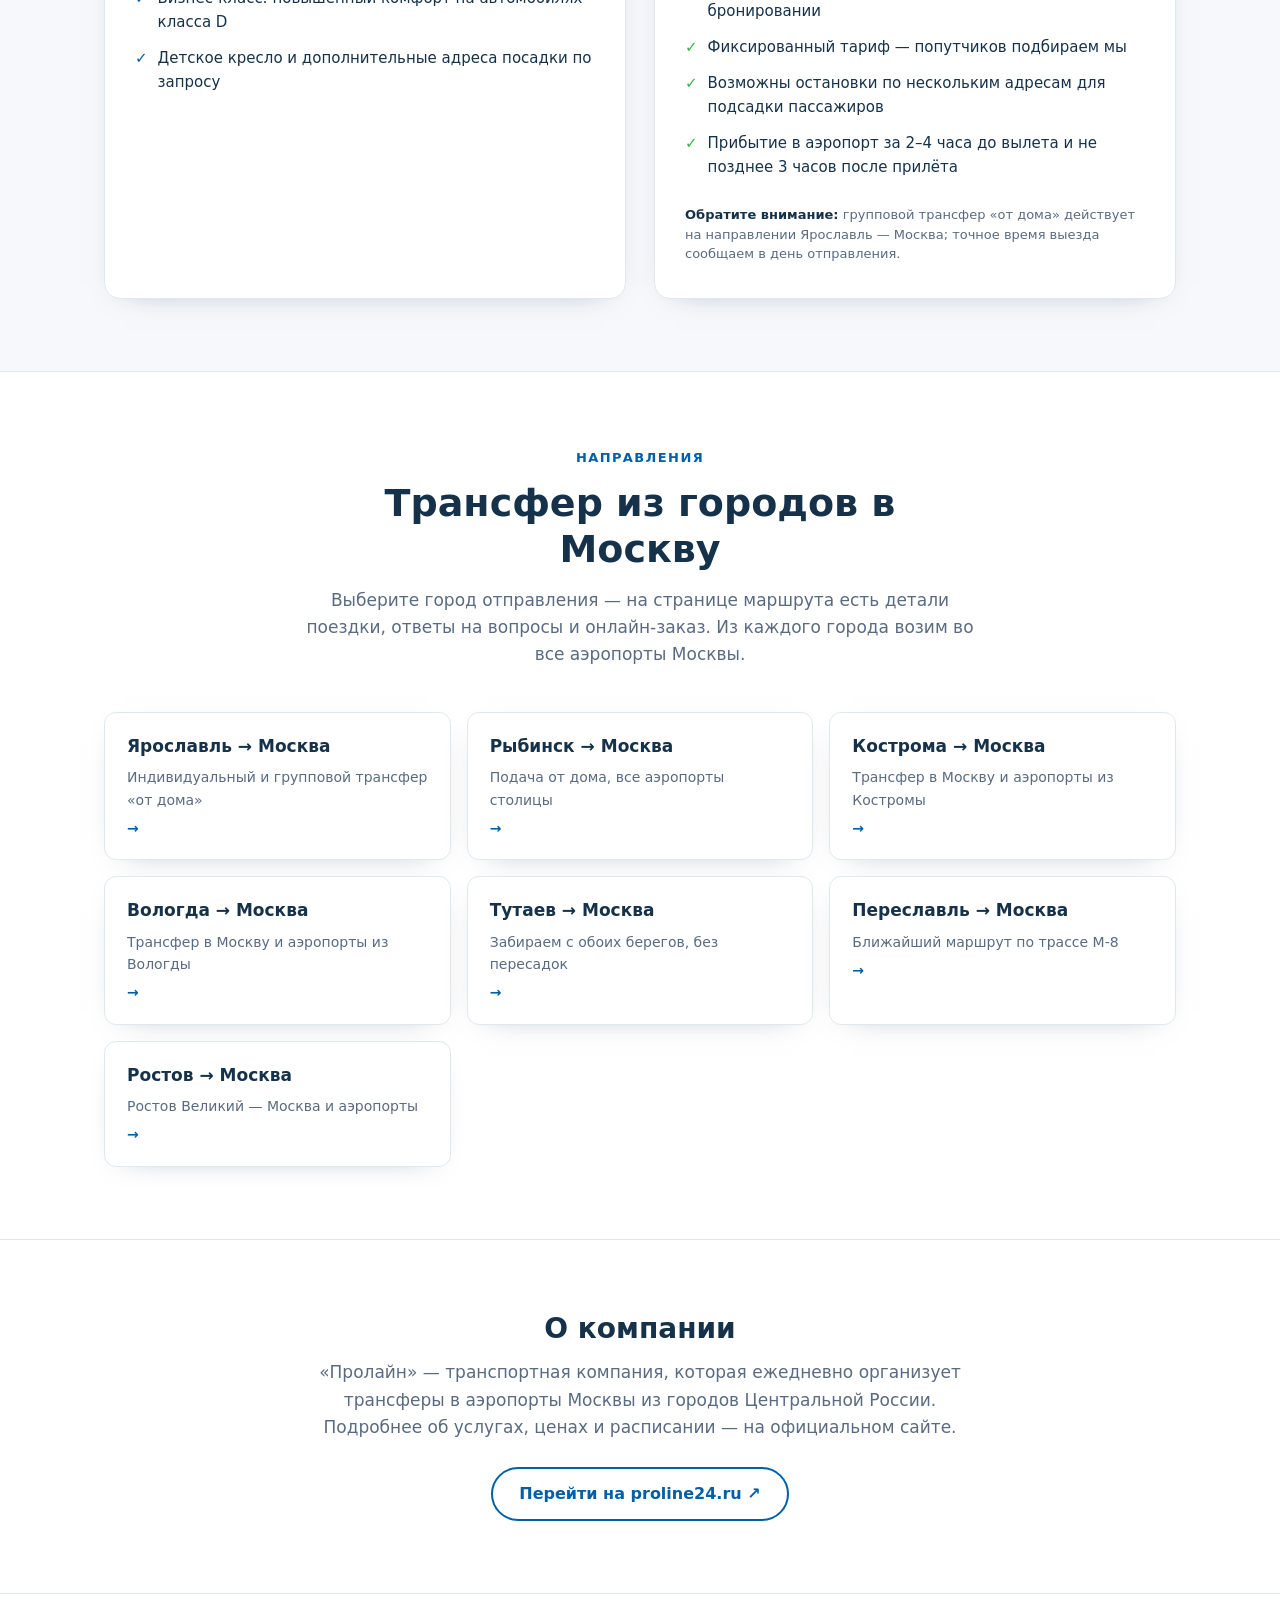
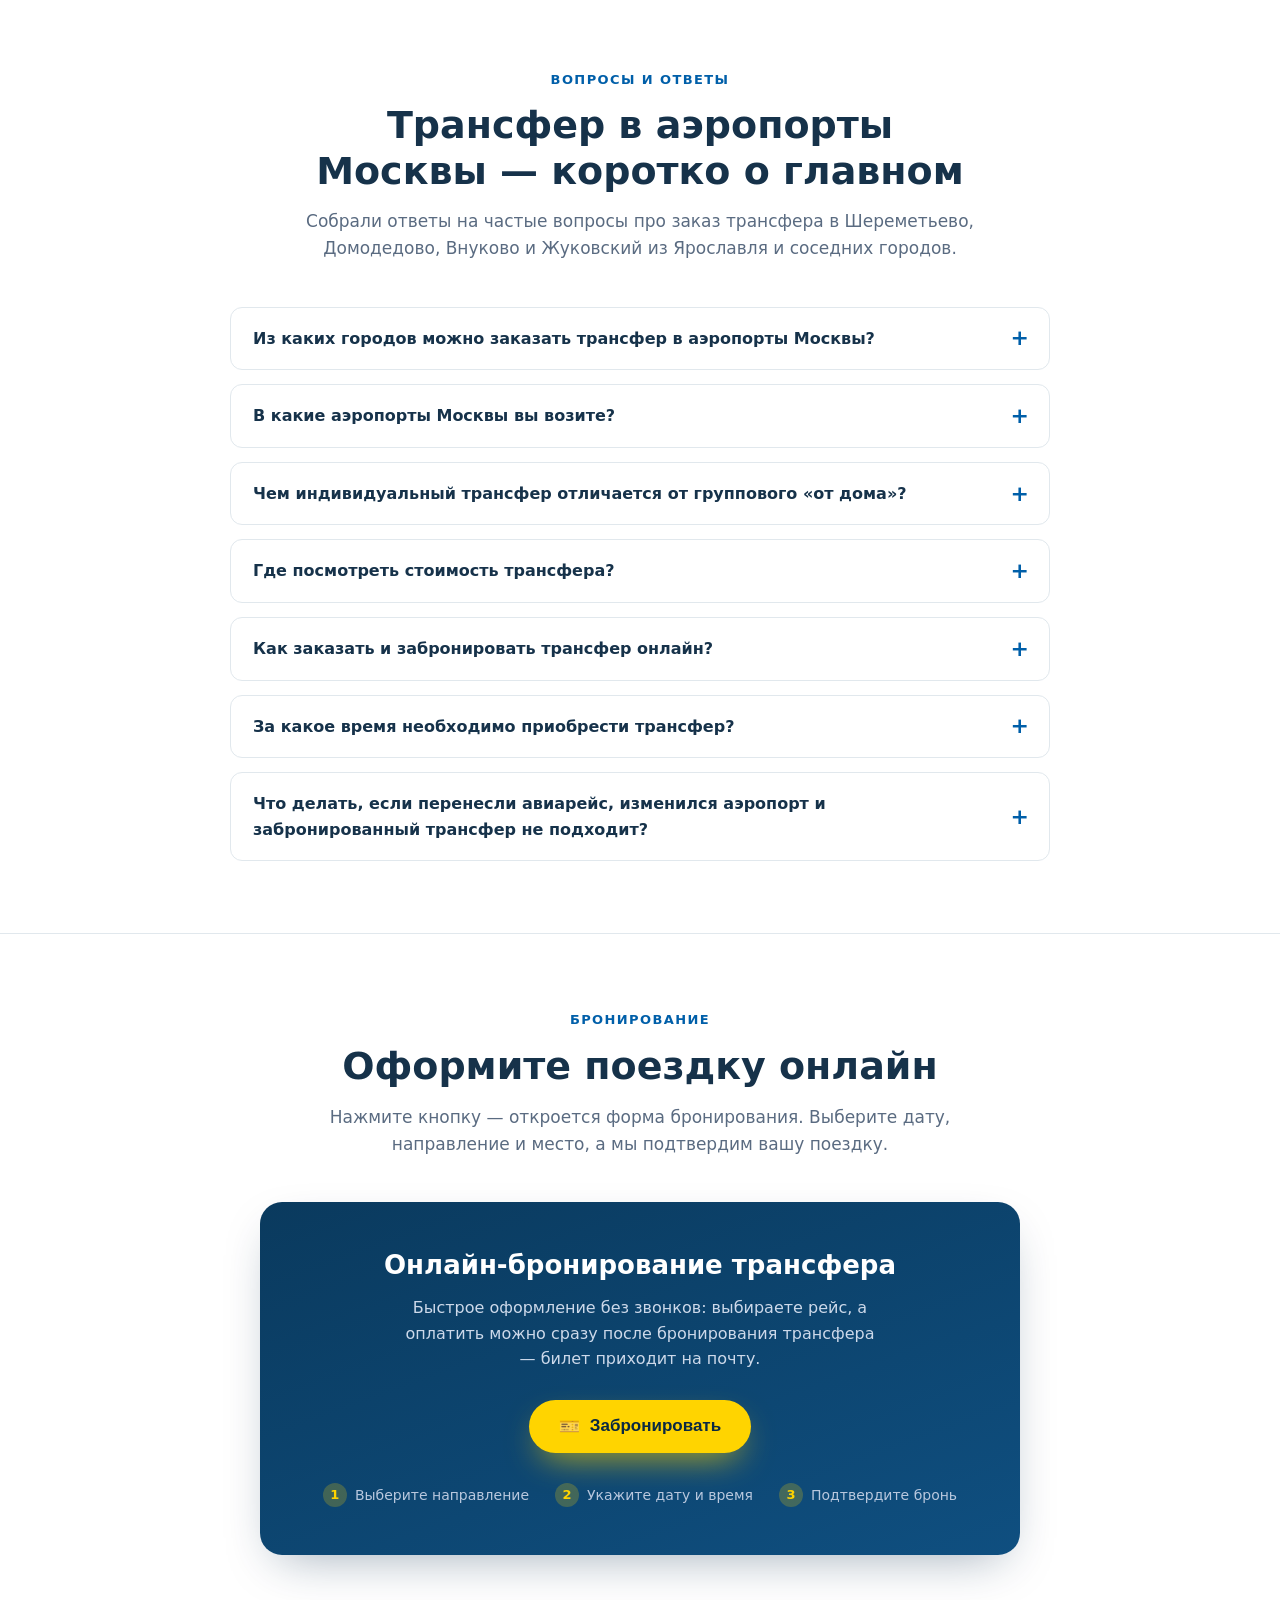
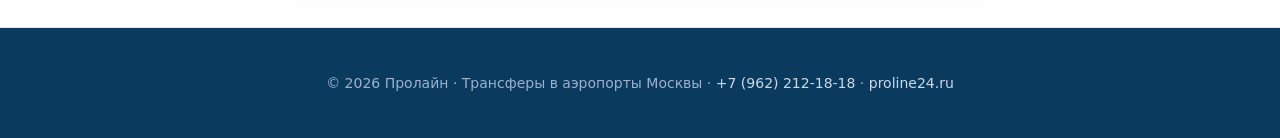
==== commit e03baf3e: "Hero: заменить машину на качественное фото минивэна целиком - Исходное фото автопарка было 390x260 с" ====
--- a/index.html
+++ b/index.html
@@ -114,7 +114,7 @@
           </div>
         </div>
         <div class="hero-media">
-          <img src="/img/car-h1.png" alt="Минивэн Hyundai H1 — трансфер в аэропорты Москвы" width="222" height="225" loading="eager">
+          <img src="/img/hero-van.jpg" alt="Комфортный минивэн для трансфера в аэропорты Москвы" width="1000" height="666" loading="eager">
         </div>
       </div>
       <div class="hero-stats">
--- a/styles.css
+++ b/styles.css
@@ -167,23 +167,25 @@
 .hero-copy { flex: 1 1 auto; min-width: 0; }
 .hero-media {
   flex: 0 0 auto;
-  width: min(40%, 380px);
-  display: flex;
-  justify-content: center;
+  width: min(46%, 520px);
 }
 .hero-media img {
   width: 100%;
   height: auto;
-  filter: drop-shadow(0 26px 34px rgba(0, 0, 0, .5));
+  aspect-ratio: 3 / 2;
+  object-fit: cover;
+  border-radius: 18px;
+  border: 1px solid rgba(255, 255, 255, .14);
+  box-shadow: 0 30px 55px -20px rgba(0, 0, 0, .65);
   animation: carIn .7s cubic-bezier(.2, .7, .2, 1) both;
 }
 @keyframes carIn {
-  from { opacity: 0; transform: translateX(28px); }
+  from { opacity: 0; transform: translateY(18px) scale(.98); }
   to   { opacity: 1; transform: none; }
 }
 @media (max-width: 820px) {
-  .hero-inner { flex-direction: column; align-items: flex-start; gap: 8px; }
-  .hero-media { width: min(78%, 320px); align-self: center; margin-top: 8px; }
+  .hero-inner { flex-direction: column; align-items: stretch; gap: 8px; }
+  .hero-media { width: 100%; max-width: 480px; margin: 14px auto 0; }
 }
 
 .hero-stats {
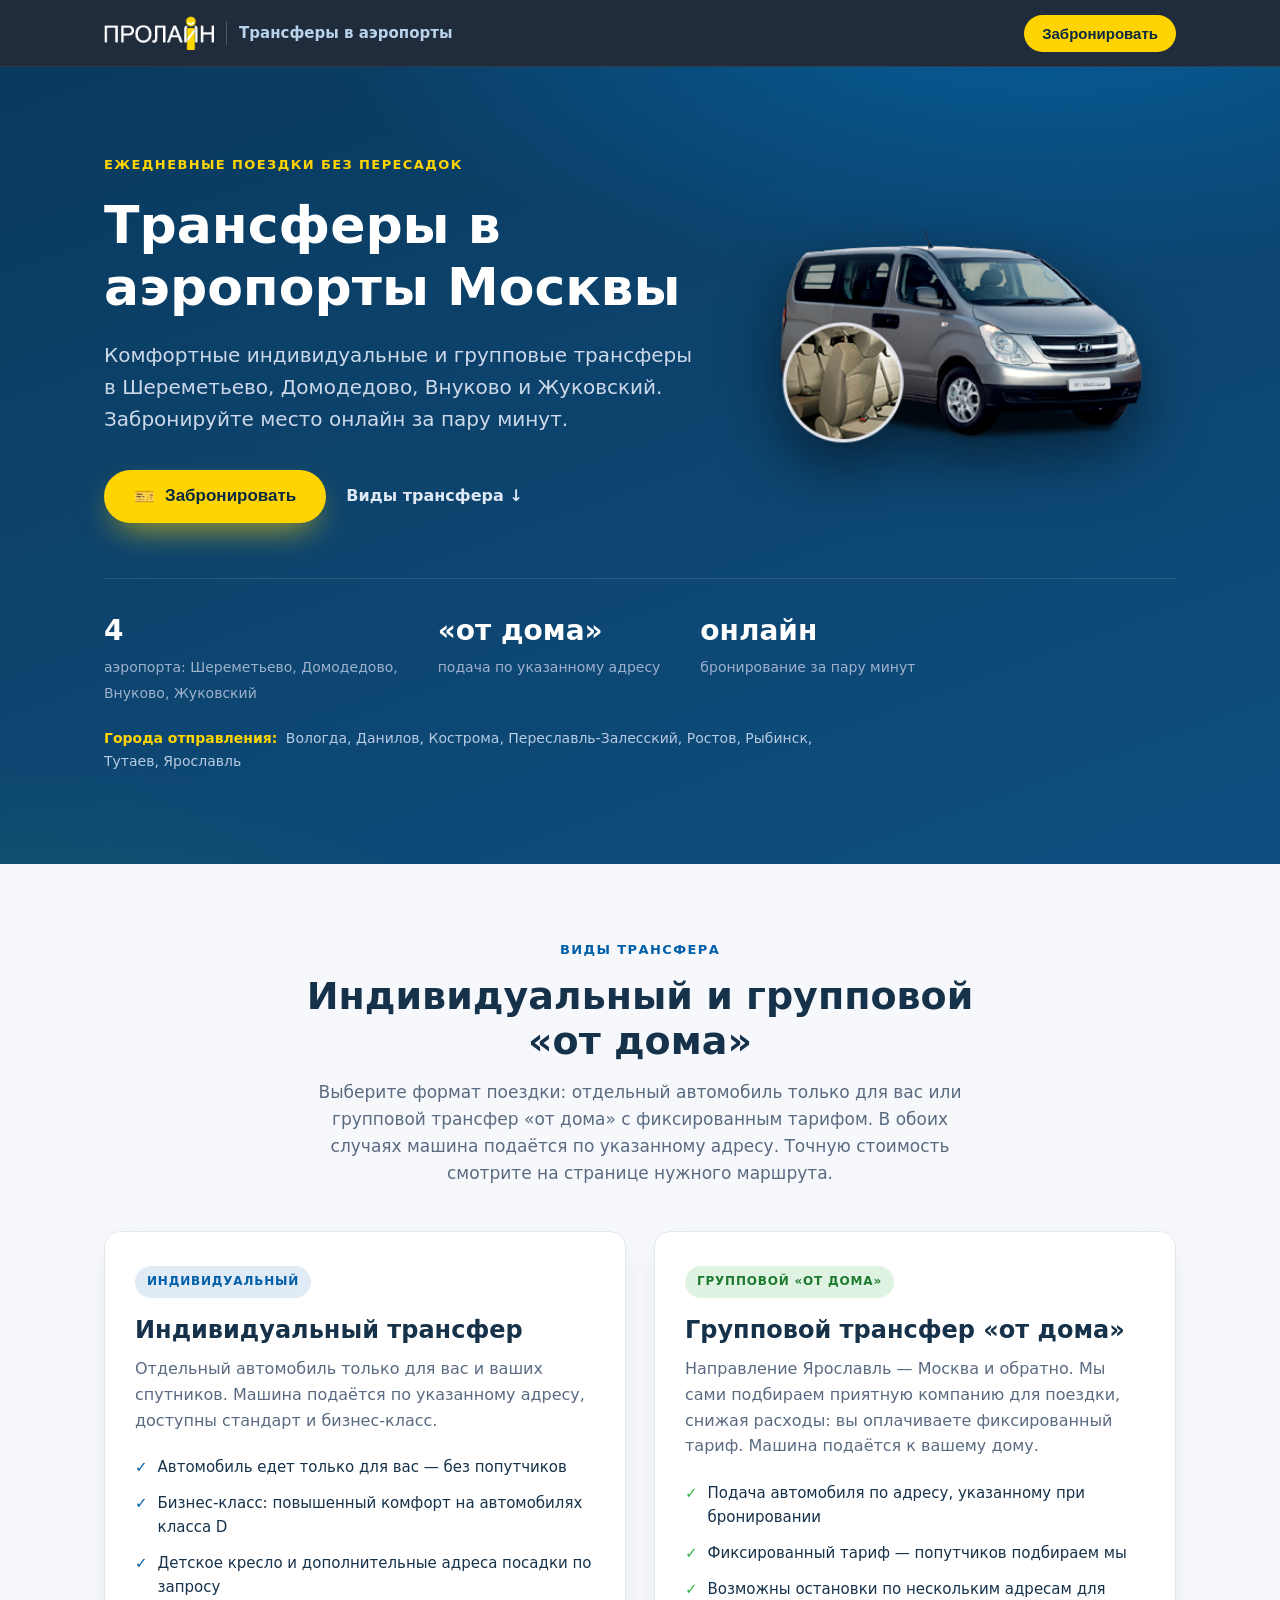
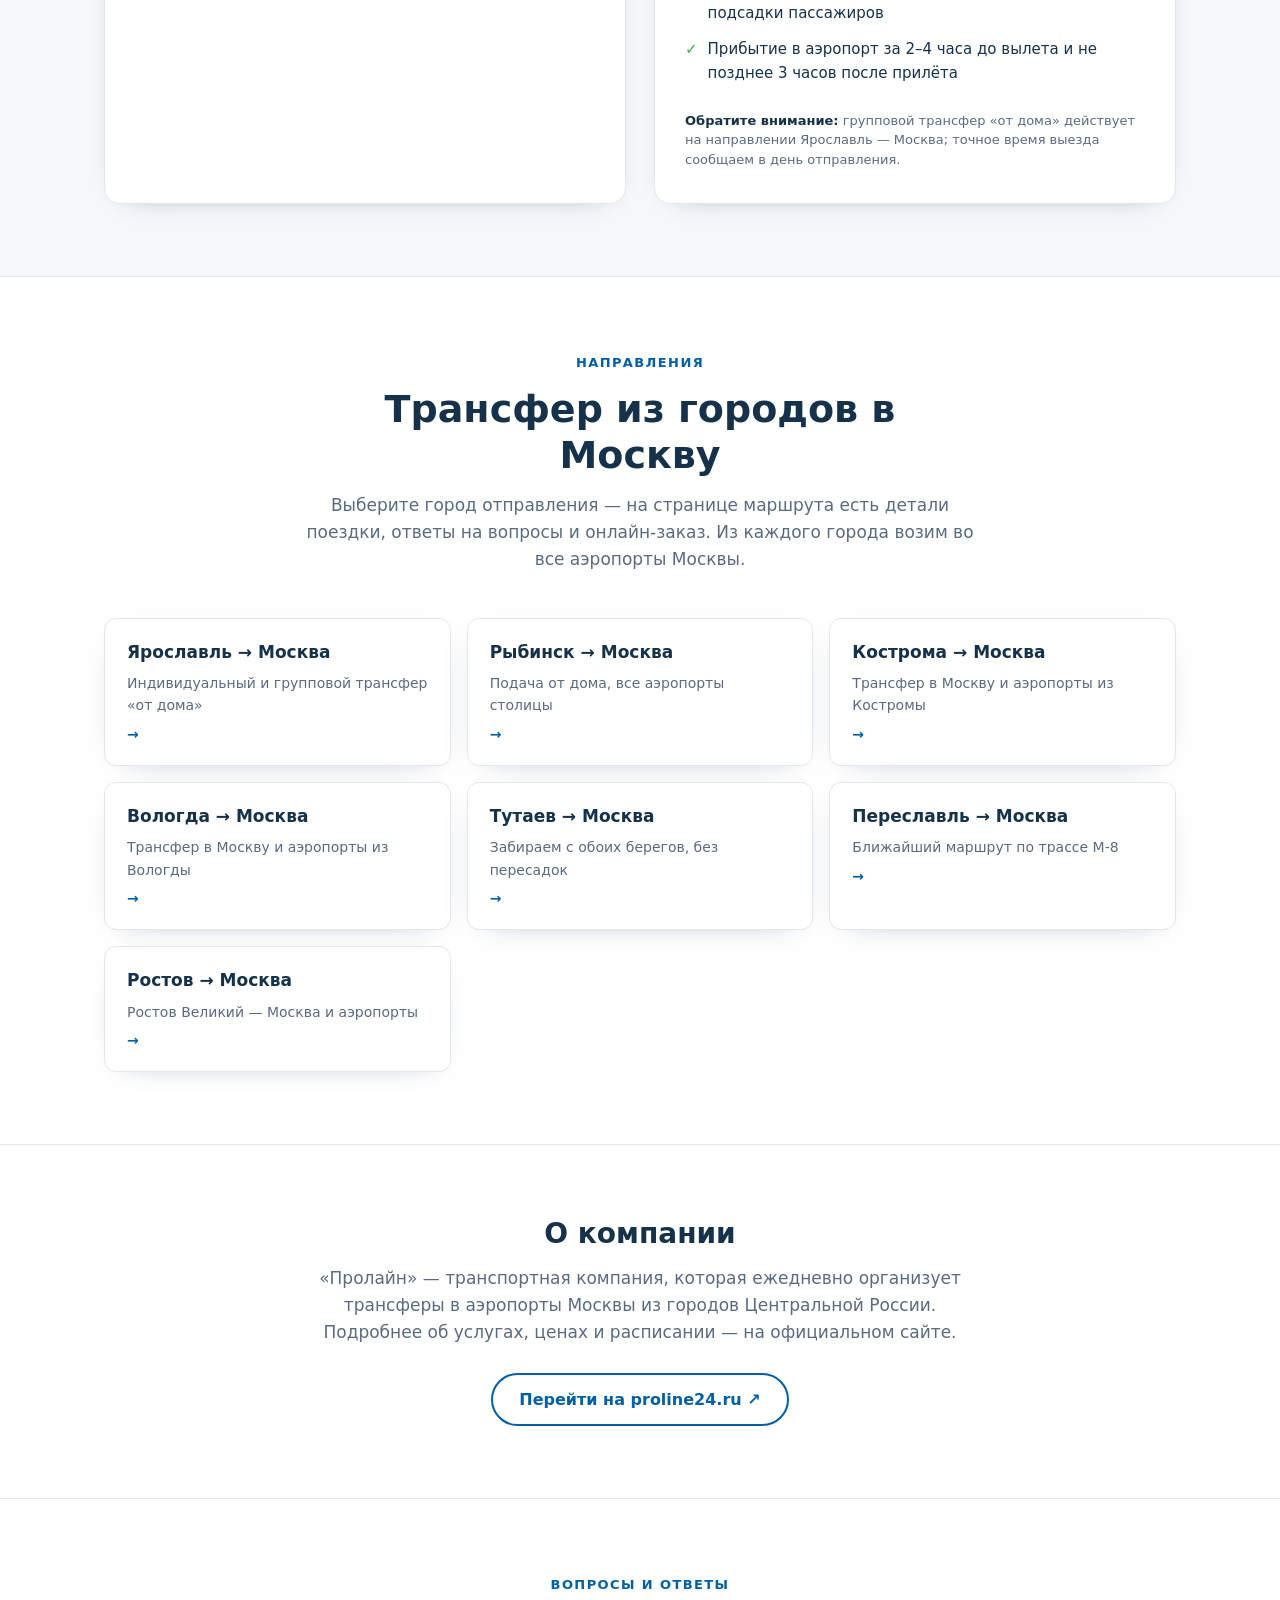
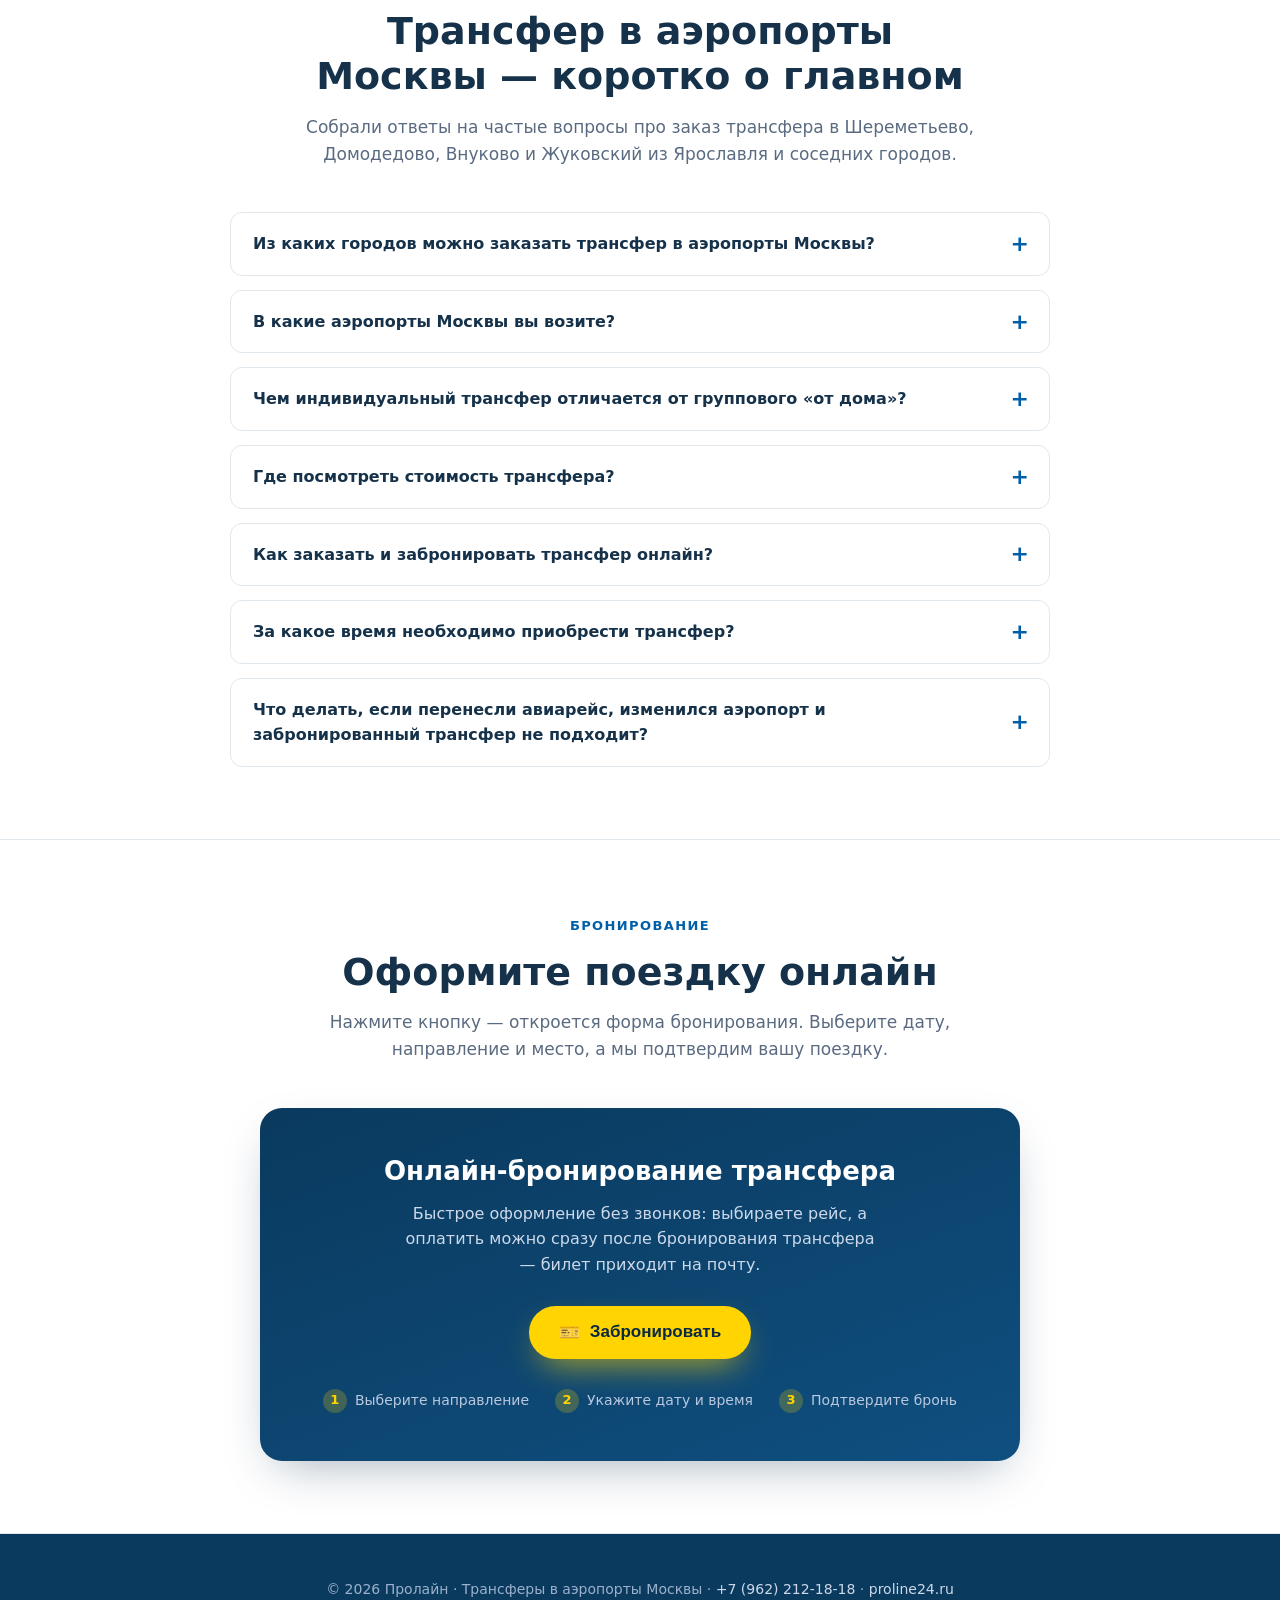
==== commit 7a04011f: "Hero: вернуть машину на прозрачном фоне (как на proline24.ru) - Вместо фото в рамке — прозрачный PNG" ====
--- a/index.html
+++ b/index.html
@@ -114,7 +114,7 @@
           </div>
         </div>
         <div class="hero-media">
-          <img src="/img/hero-van.jpg" alt="Комфортный минивэн для трансфера в аэропорты Москвы" width="1000" height="666" loading="eager">
+          <img src="/img/car-h1.png" alt="Минивэн Hyundai H1 — трансфер в аэропорты Москвы" width="390" height="260" loading="eager">
         </div>
       </div>
       <div class="hero-stats">
--- a/styles.css
+++ b/styles.css
@@ -167,25 +167,23 @@
 .hero-copy { flex: 1 1 auto; min-width: 0; }
 .hero-media {
   flex: 0 0 auto;
-  width: min(46%, 520px);
+  width: min(44%, 430px);
+  display: flex;
+  justify-content: center;
 }
 .hero-media img {
   width: 100%;
   height: auto;
-  aspect-ratio: 3 / 2;
-  object-fit: cover;
-  border-radius: 18px;
-  border: 1px solid rgba(255, 255, 255, .14);
-  box-shadow: 0 30px 55px -20px rgba(0, 0, 0, .65);
+  filter: drop-shadow(0 24px 30px rgba(0, 0, 0, .5));
   animation: carIn .7s cubic-bezier(.2, .7, .2, 1) both;
 }
 @keyframes carIn {
-  from { opacity: 0; transform: translateY(18px) scale(.98); }
+  from { opacity: 0; transform: translateX(28px); }
   to   { opacity: 1; transform: none; }
 }
 @media (max-width: 820px) {
-  .hero-inner { flex-direction: column; align-items: stretch; gap: 8px; }
-  .hero-media { width: 100%; max-width: 480px; margin: 14px auto 0; }
+  .hero-inner { flex-direction: column; align-items: flex-start; gap: 8px; }
+  .hero-media { width: min(82%, 360px); align-self: center; margin-top: 10px; }
 }
 
 .hero-stats {
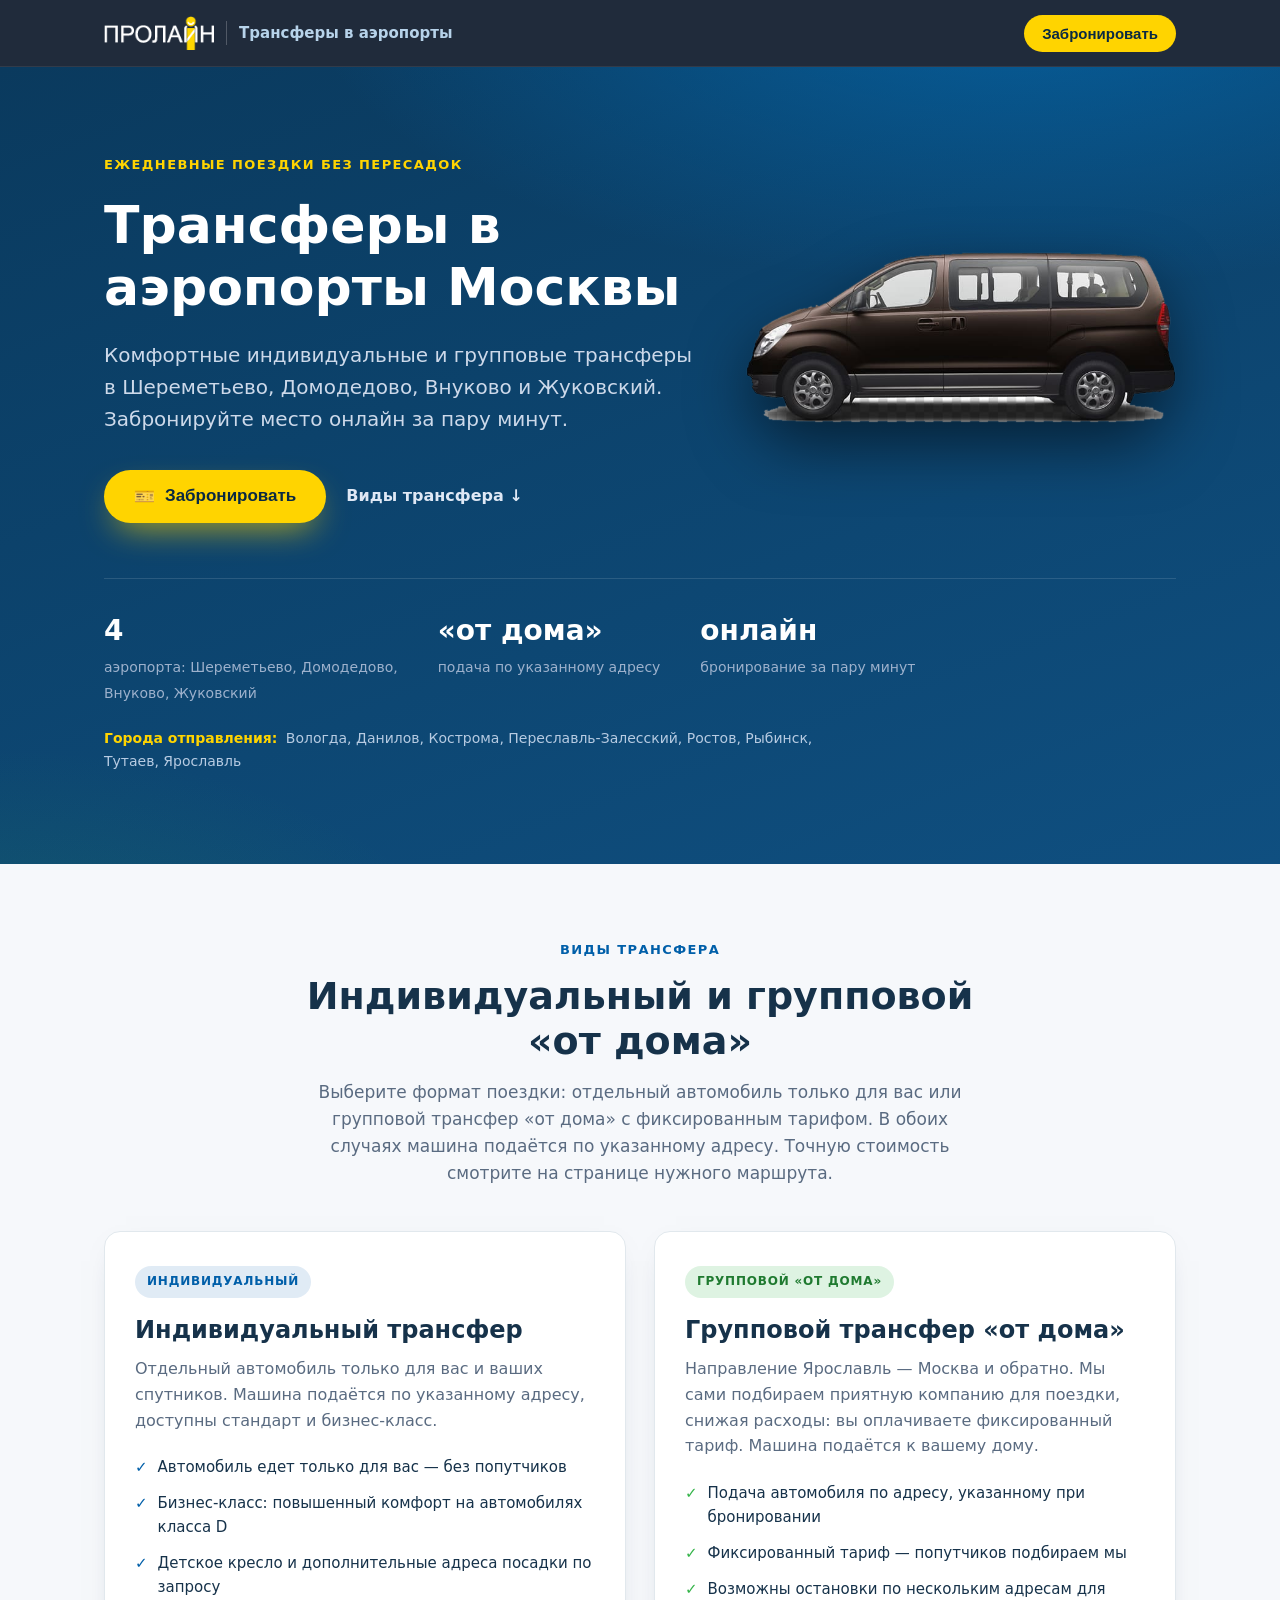
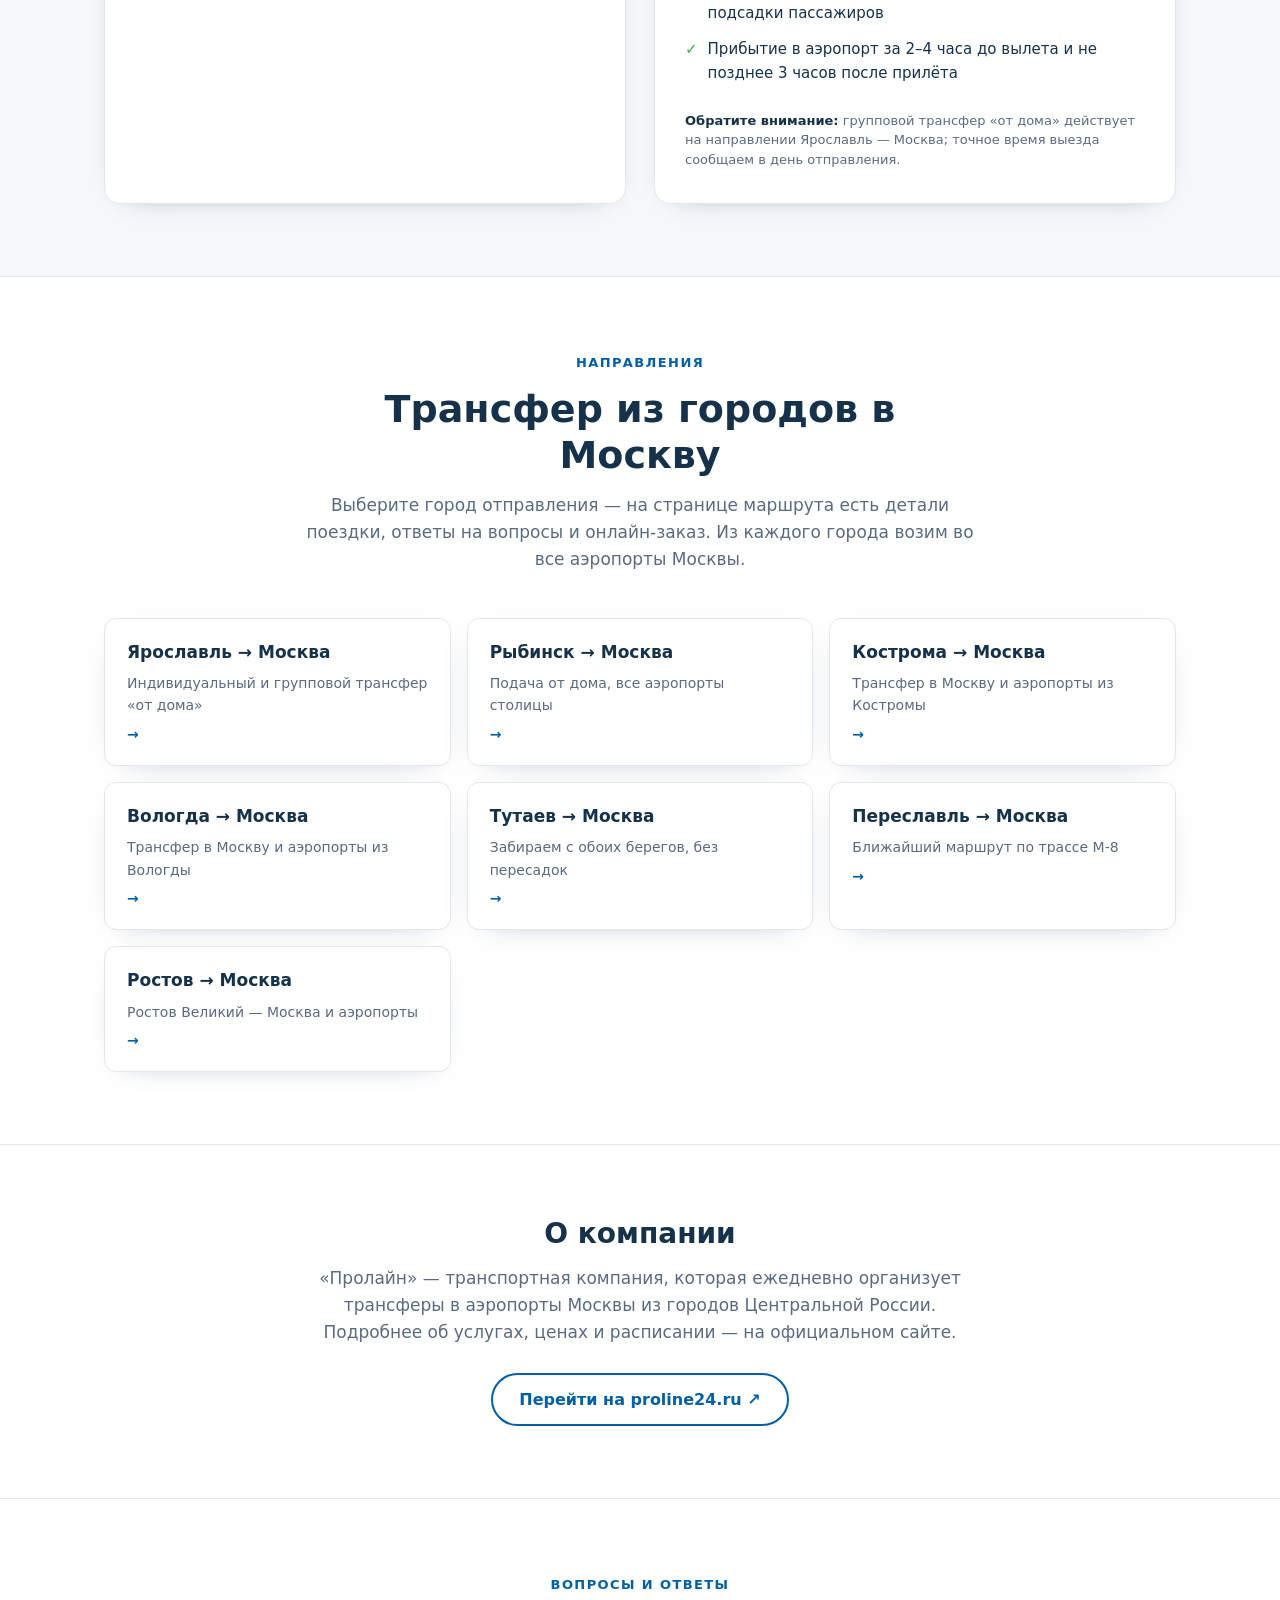
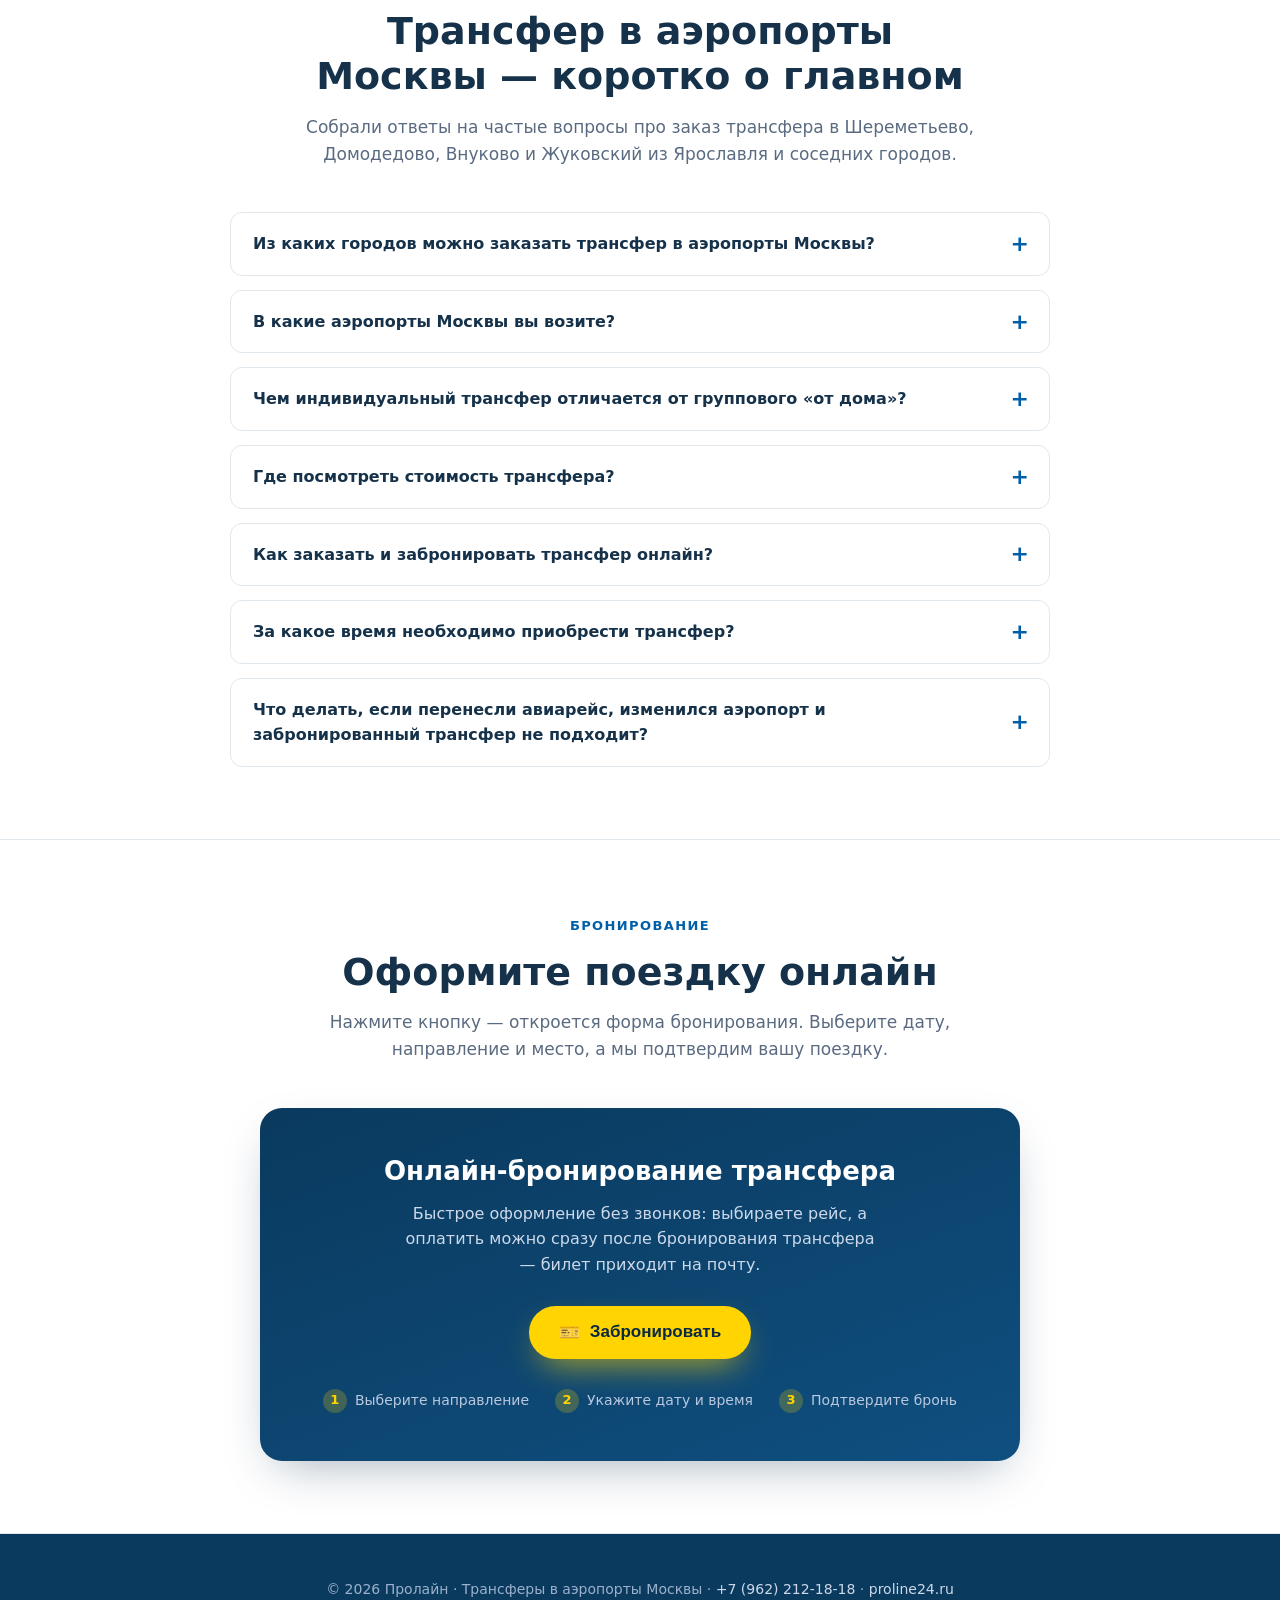
==== commit 0b146111: "Hero: качественное фото H1 без фона (выше разрешение) - Взял чистое фото Hyundai H1 (side view) из и" ====
--- a/index.html
+++ b/index.html
@@ -114,7 +114,7 @@
           </div>
         </div>
         <div class="hero-media">
-          <img src="/img/car-h1.png" alt="Минивэн Hyundai H1 — трансфер в аэропорты Москвы" width="390" height="260" loading="eager">
+          <img src="/img/car-h1.png" alt="Минивэн Hyundai H1 — трансфер в аэропорты Москвы" width="702" height="279" loading="eager">
         </div>
       </div>
       <div class="hero-stats">
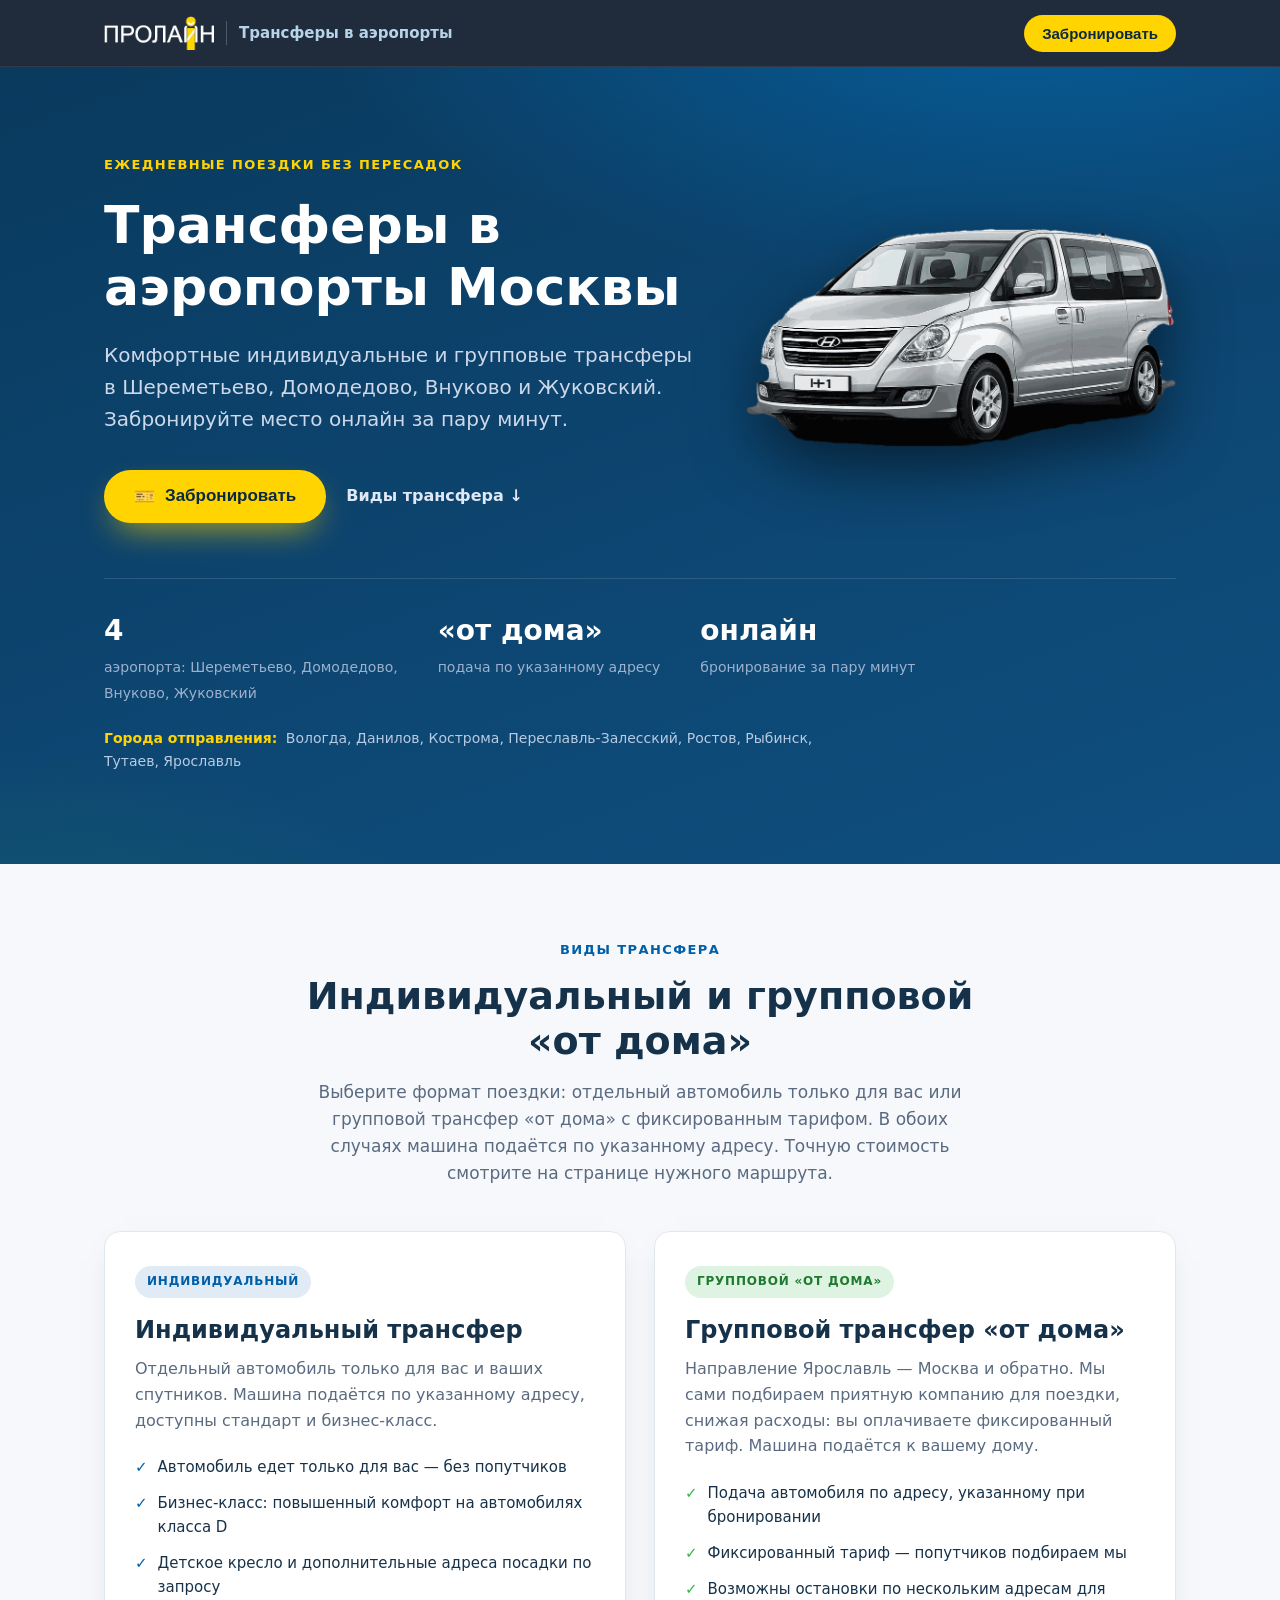
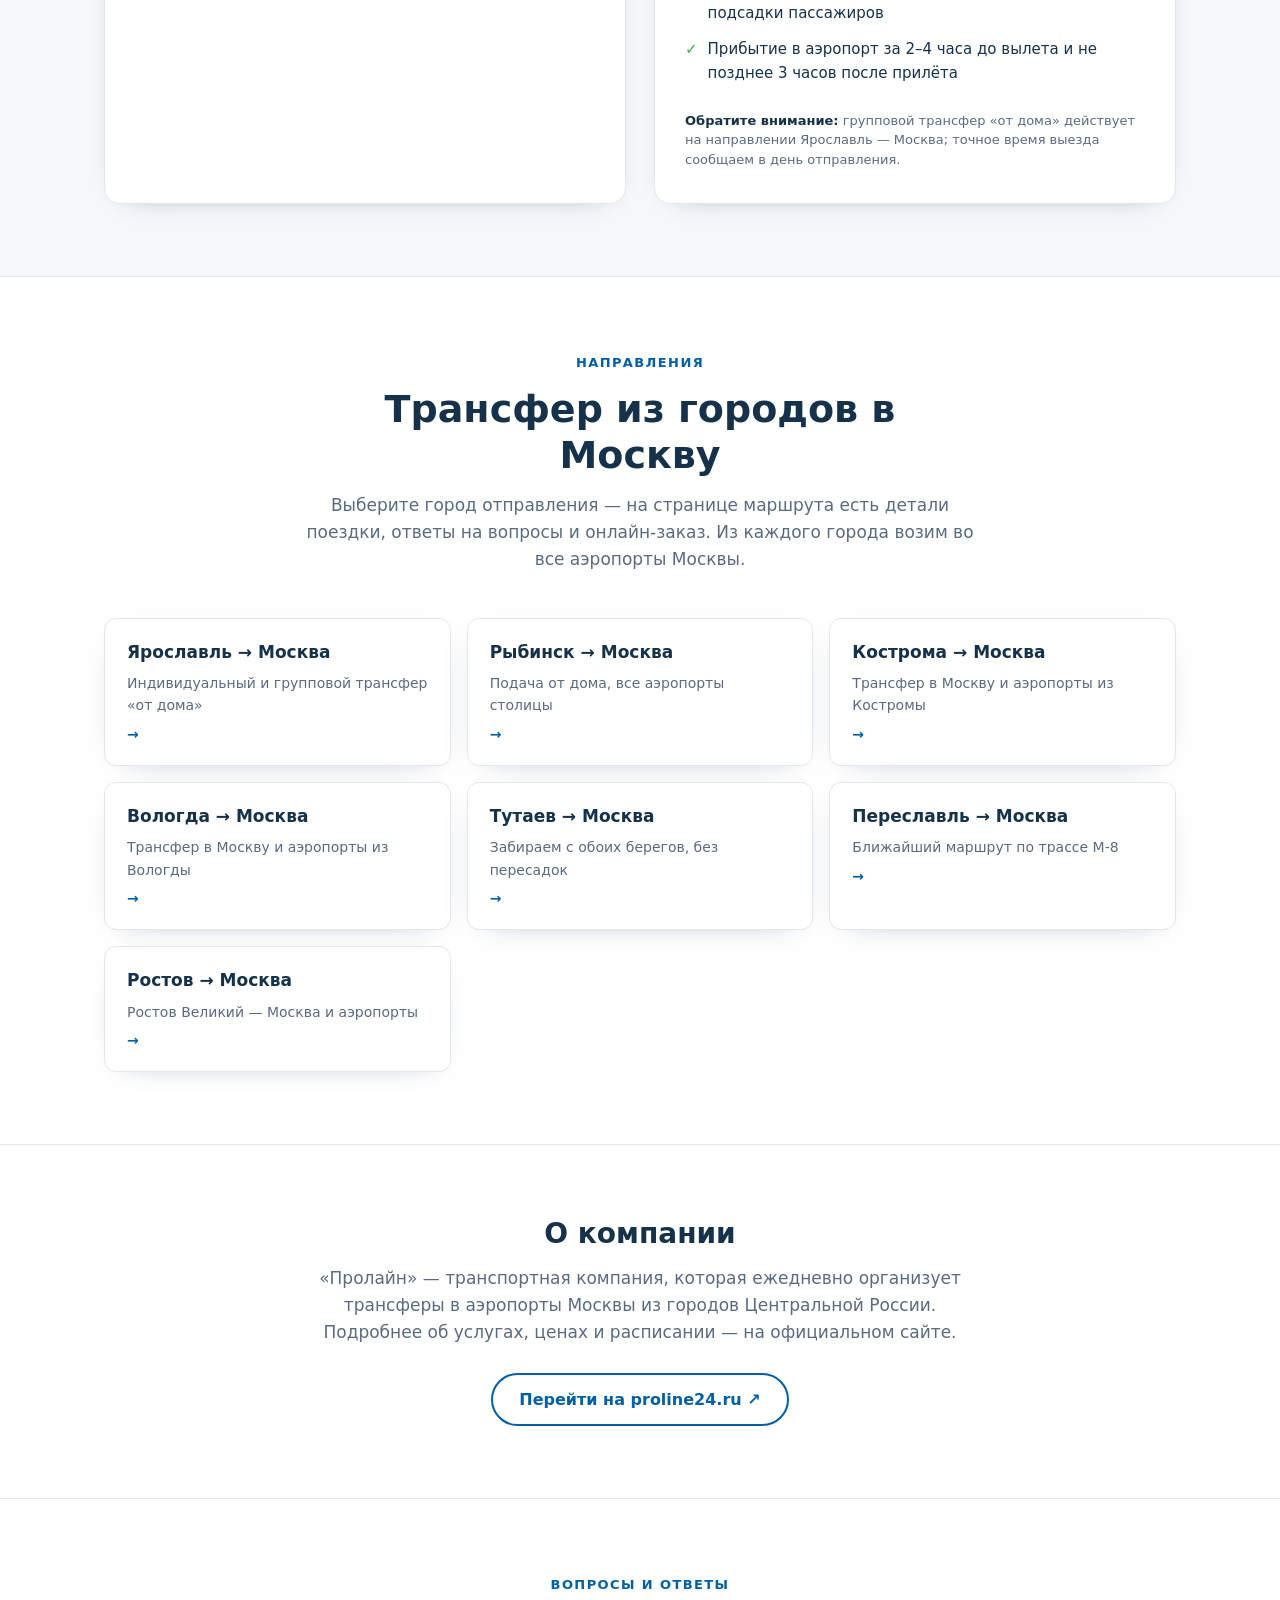
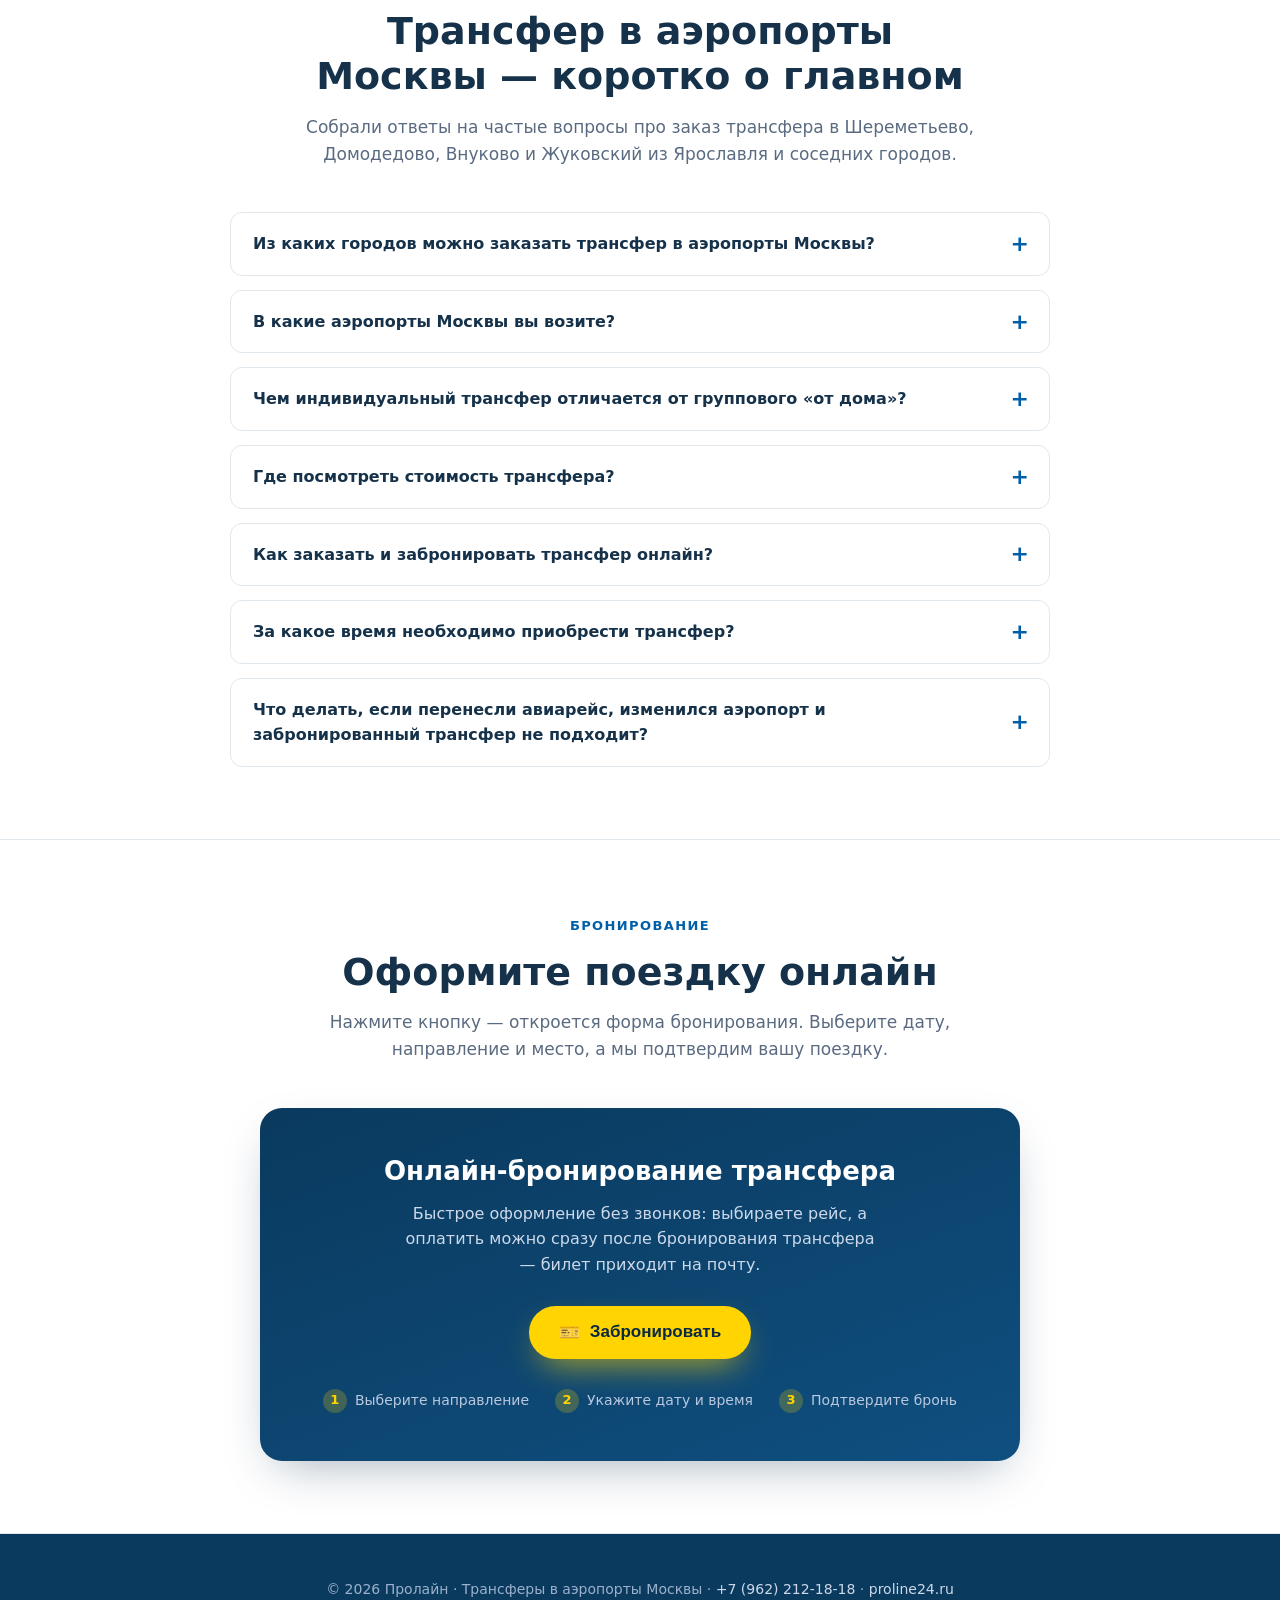
==== commit 4d3a0d14: "Hero: серебристый H1 без фона (фото от заказчика, вырезан фон) - Использовано присланное фото Hyunda" ====
--- a/index.html
+++ b/index.html
@@ -114,7 +114,7 @@
           </div>
         </div>
         <div class="hero-media">
-          <img src="/img/car-h1.png" alt="Минивэн Hyundai H1 — трансфер в аэропорты Москвы" width="702" height="279" loading="eager">
+          <img src="/img/car-h1.png" alt="Минивэн Hyundai H1 — трансфер в аэропорты Москвы" width="898" height="459" loading="eager">
         </div>
       </div>
       <div class="hero-stats">
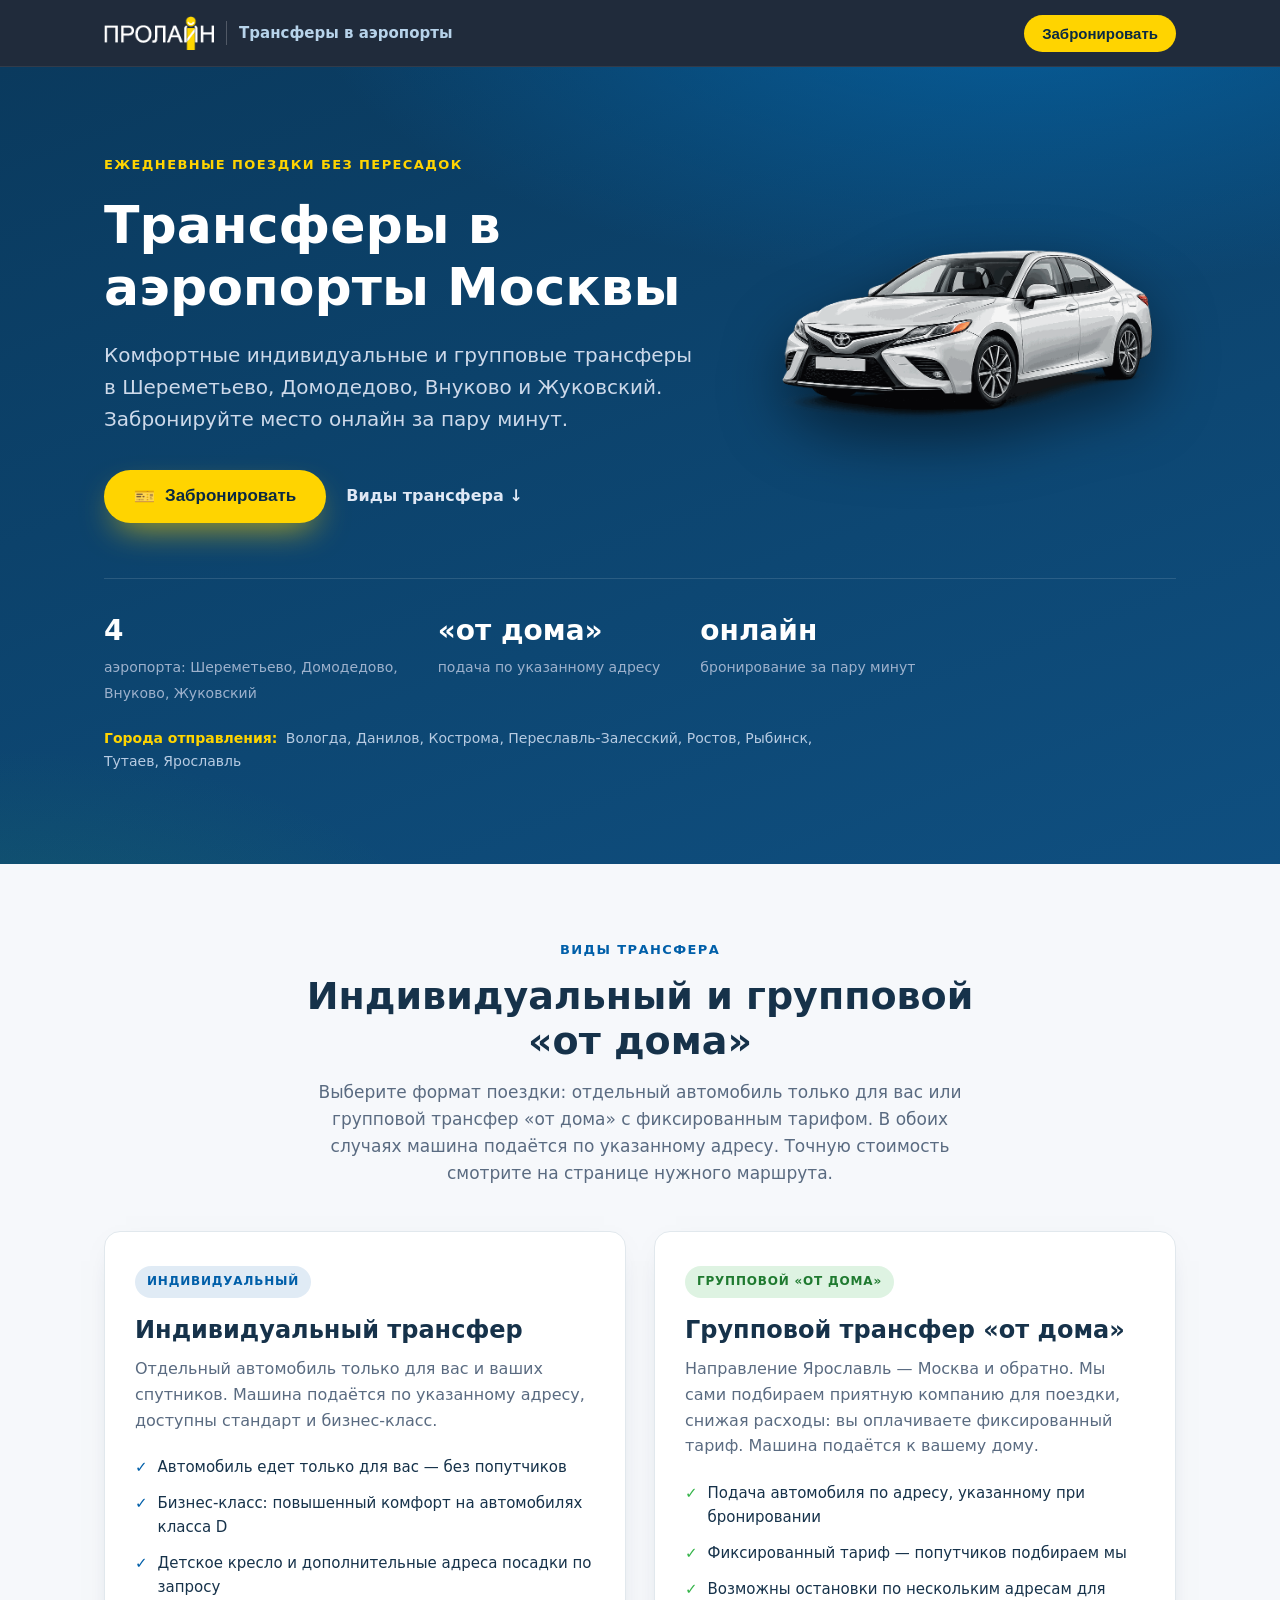
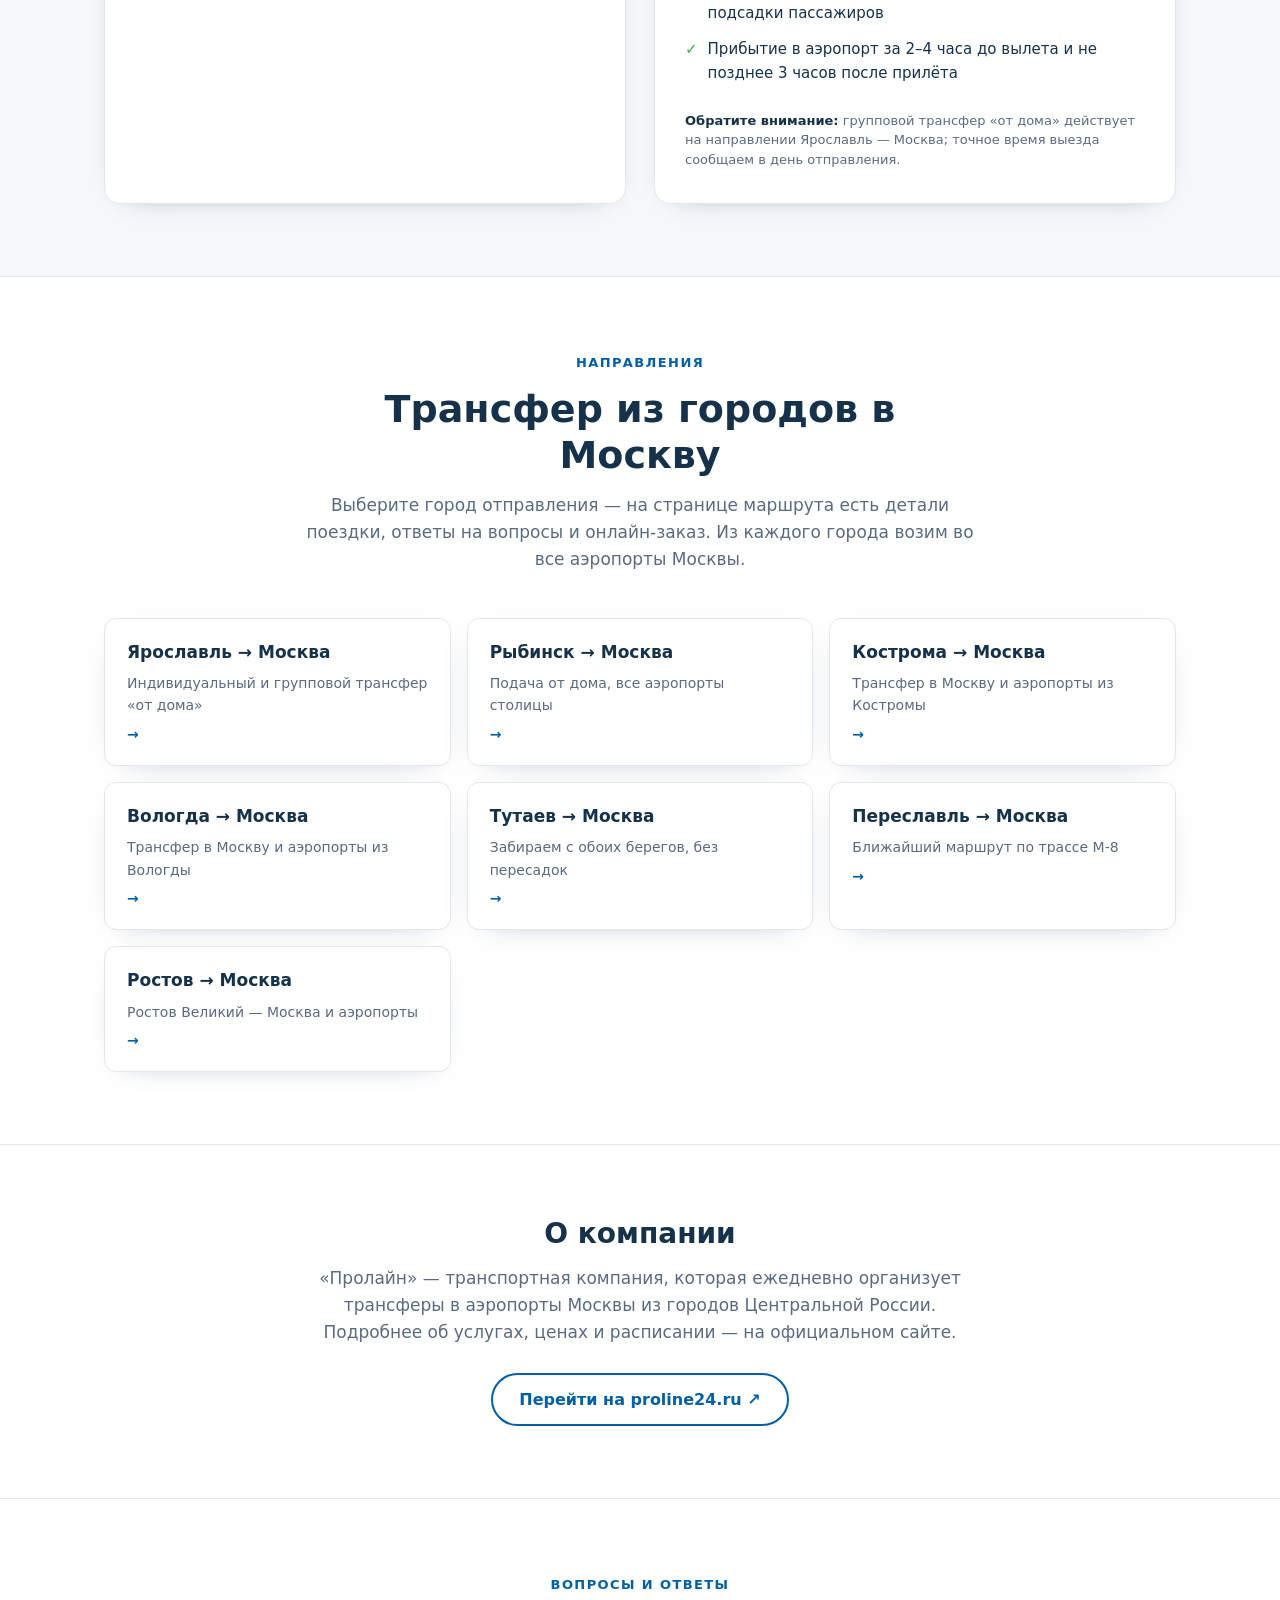
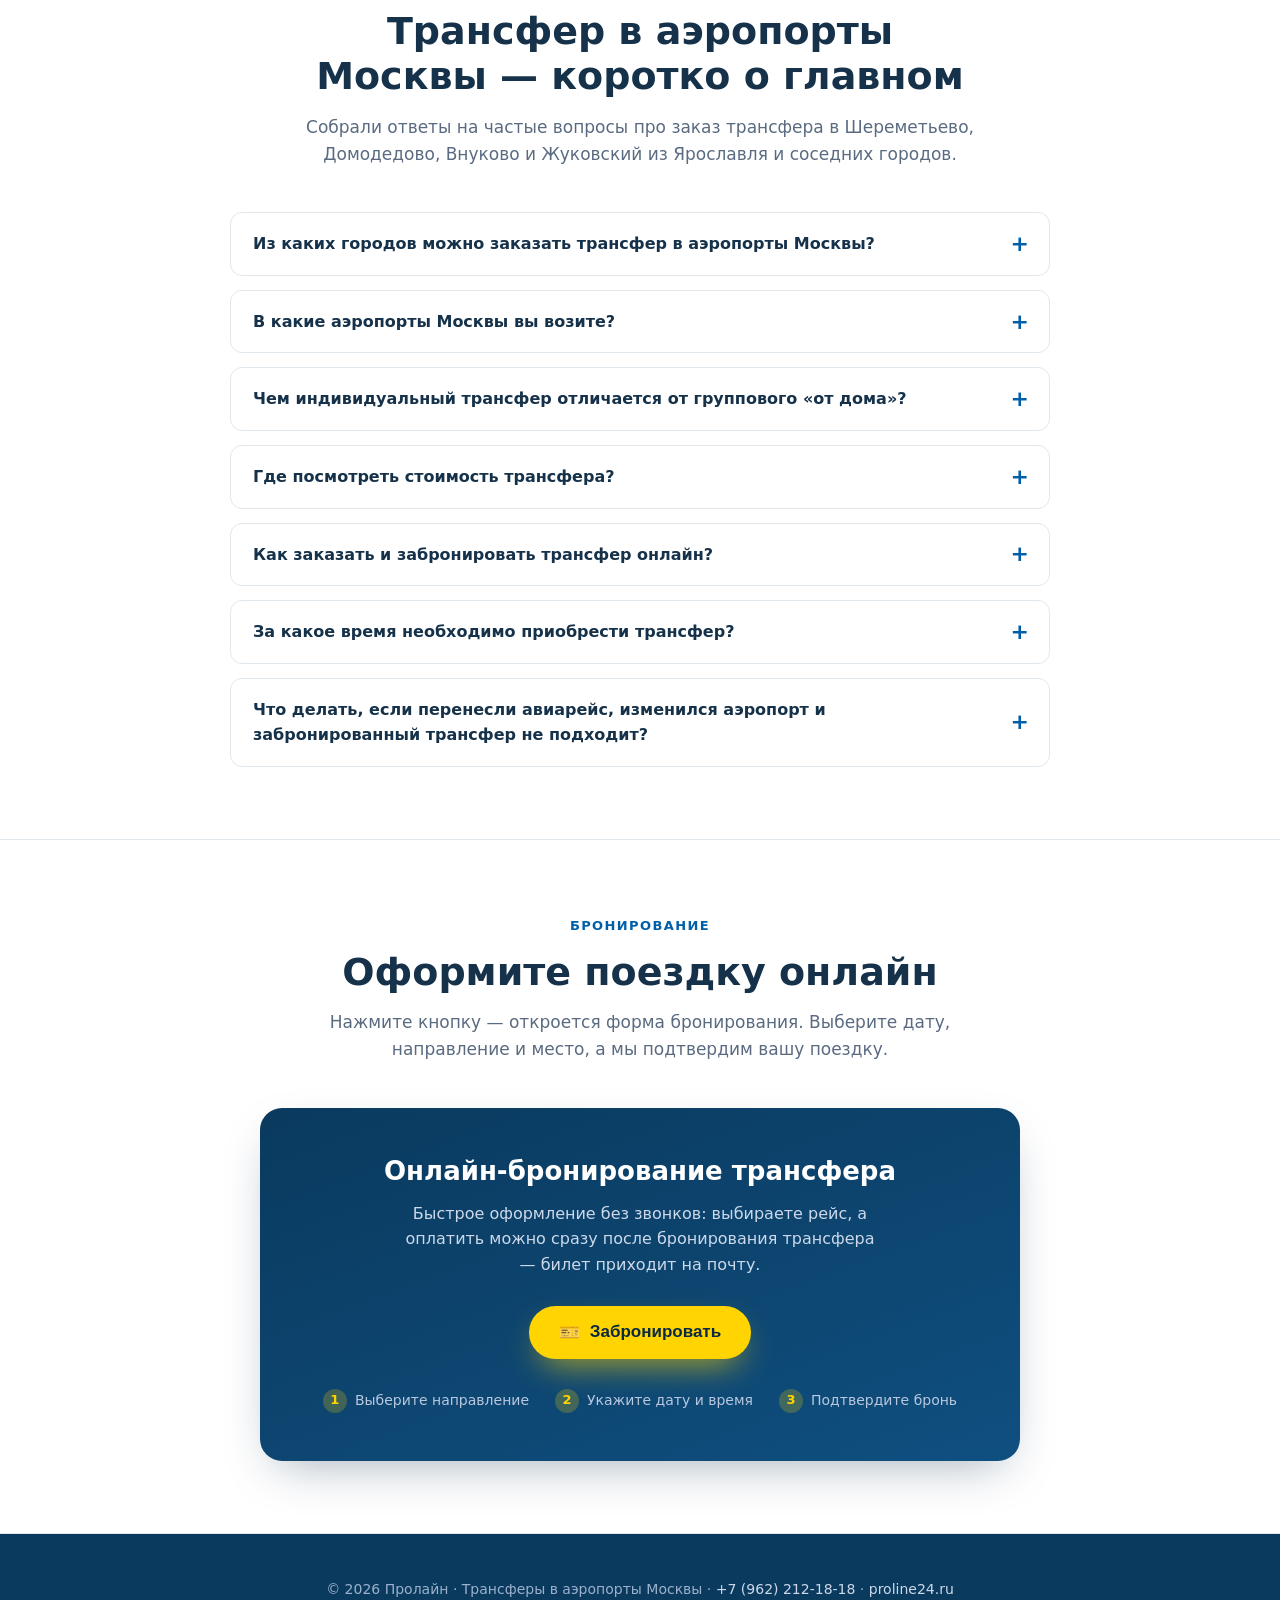
==== commit 06cb5d03: "Hero: заменить на присланное фото (Toyota Camry, прозрачный фон) - Фото уже с прозрачным фоном — раз" ====
--- a/index.html
+++ b/index.html
@@ -114,7 +114,7 @@
           </div>
         </div>
         <div class="hero-media">
-          <img src="/img/car-h1.png" alt="Минивэн Hyundai H1 — трансфер в аэропорты Москвы" width="898" height="459" loading="eager">
+          <img src="/img/hero-car.png" alt="Автомобиль для трансфера в аэропорты Москвы" width="1000" height="667" loading="eager">
         </div>
       </div>
       <div class="hero-stats">
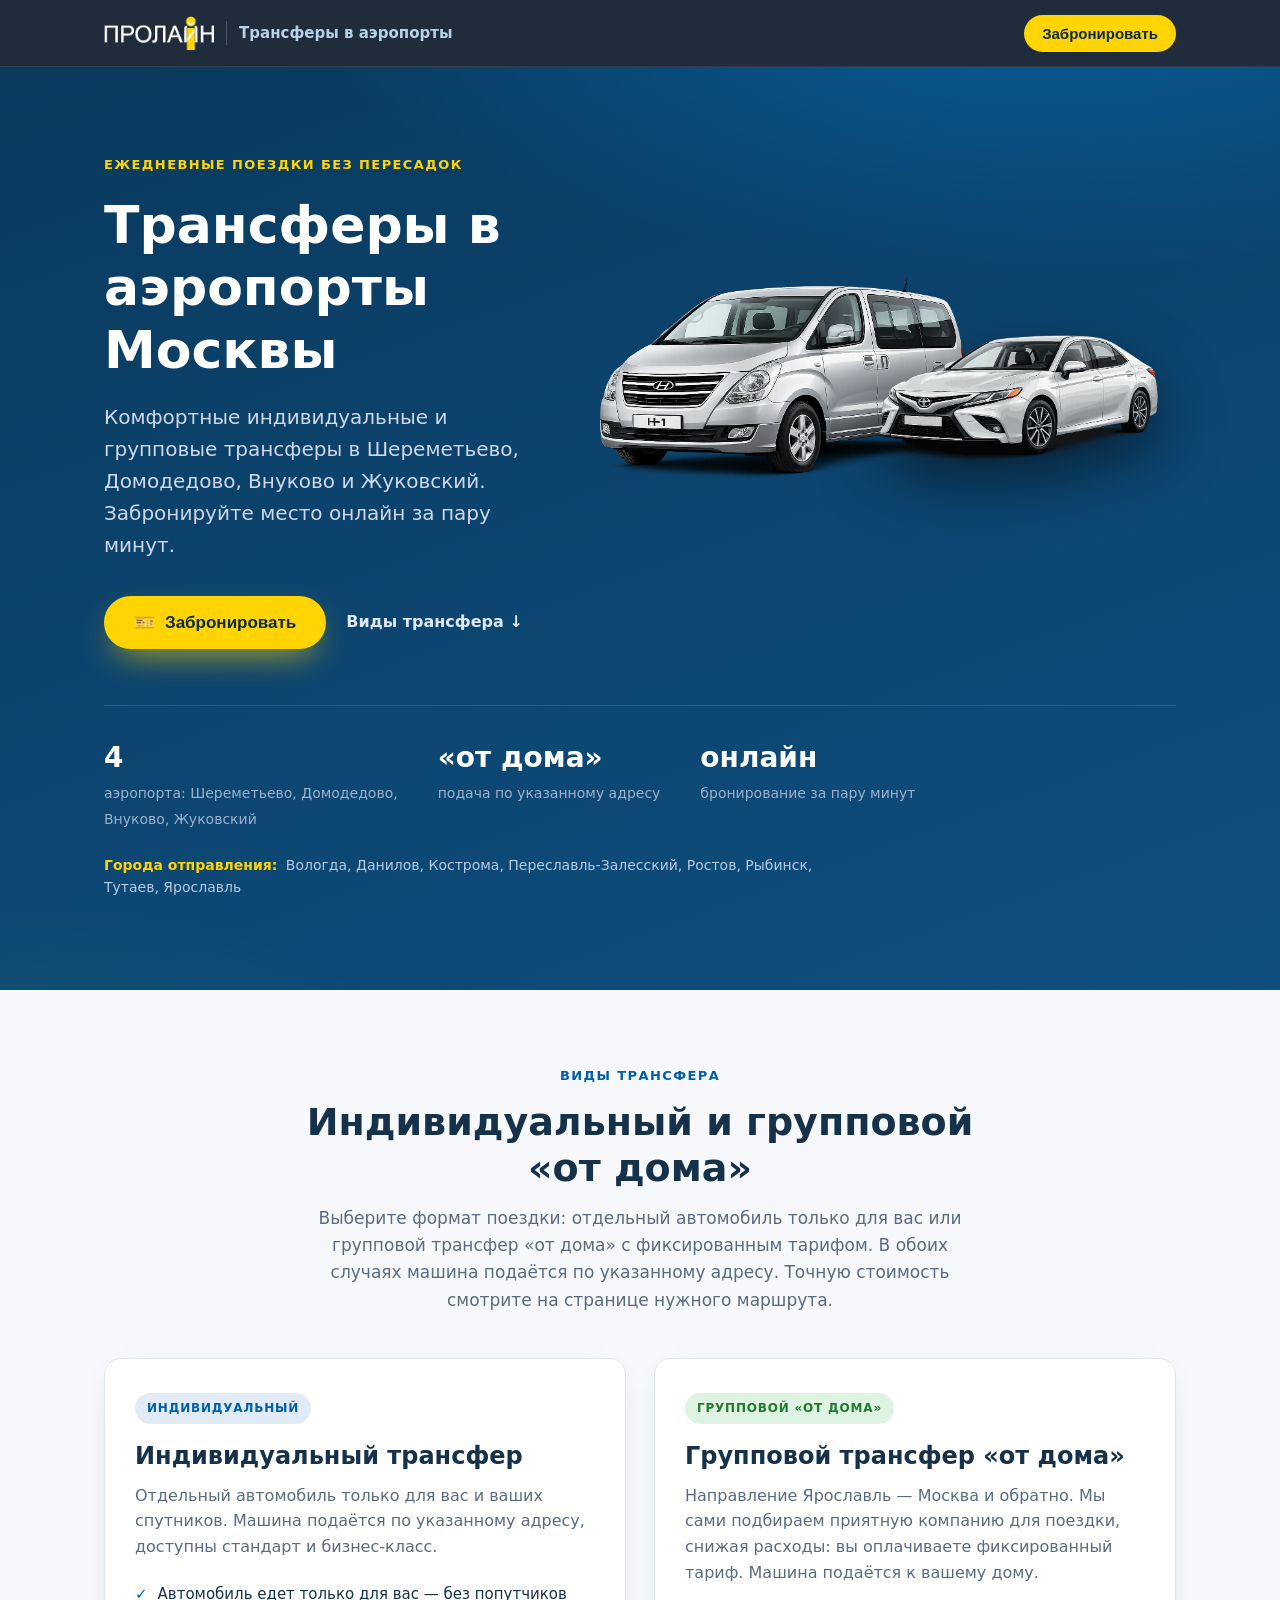
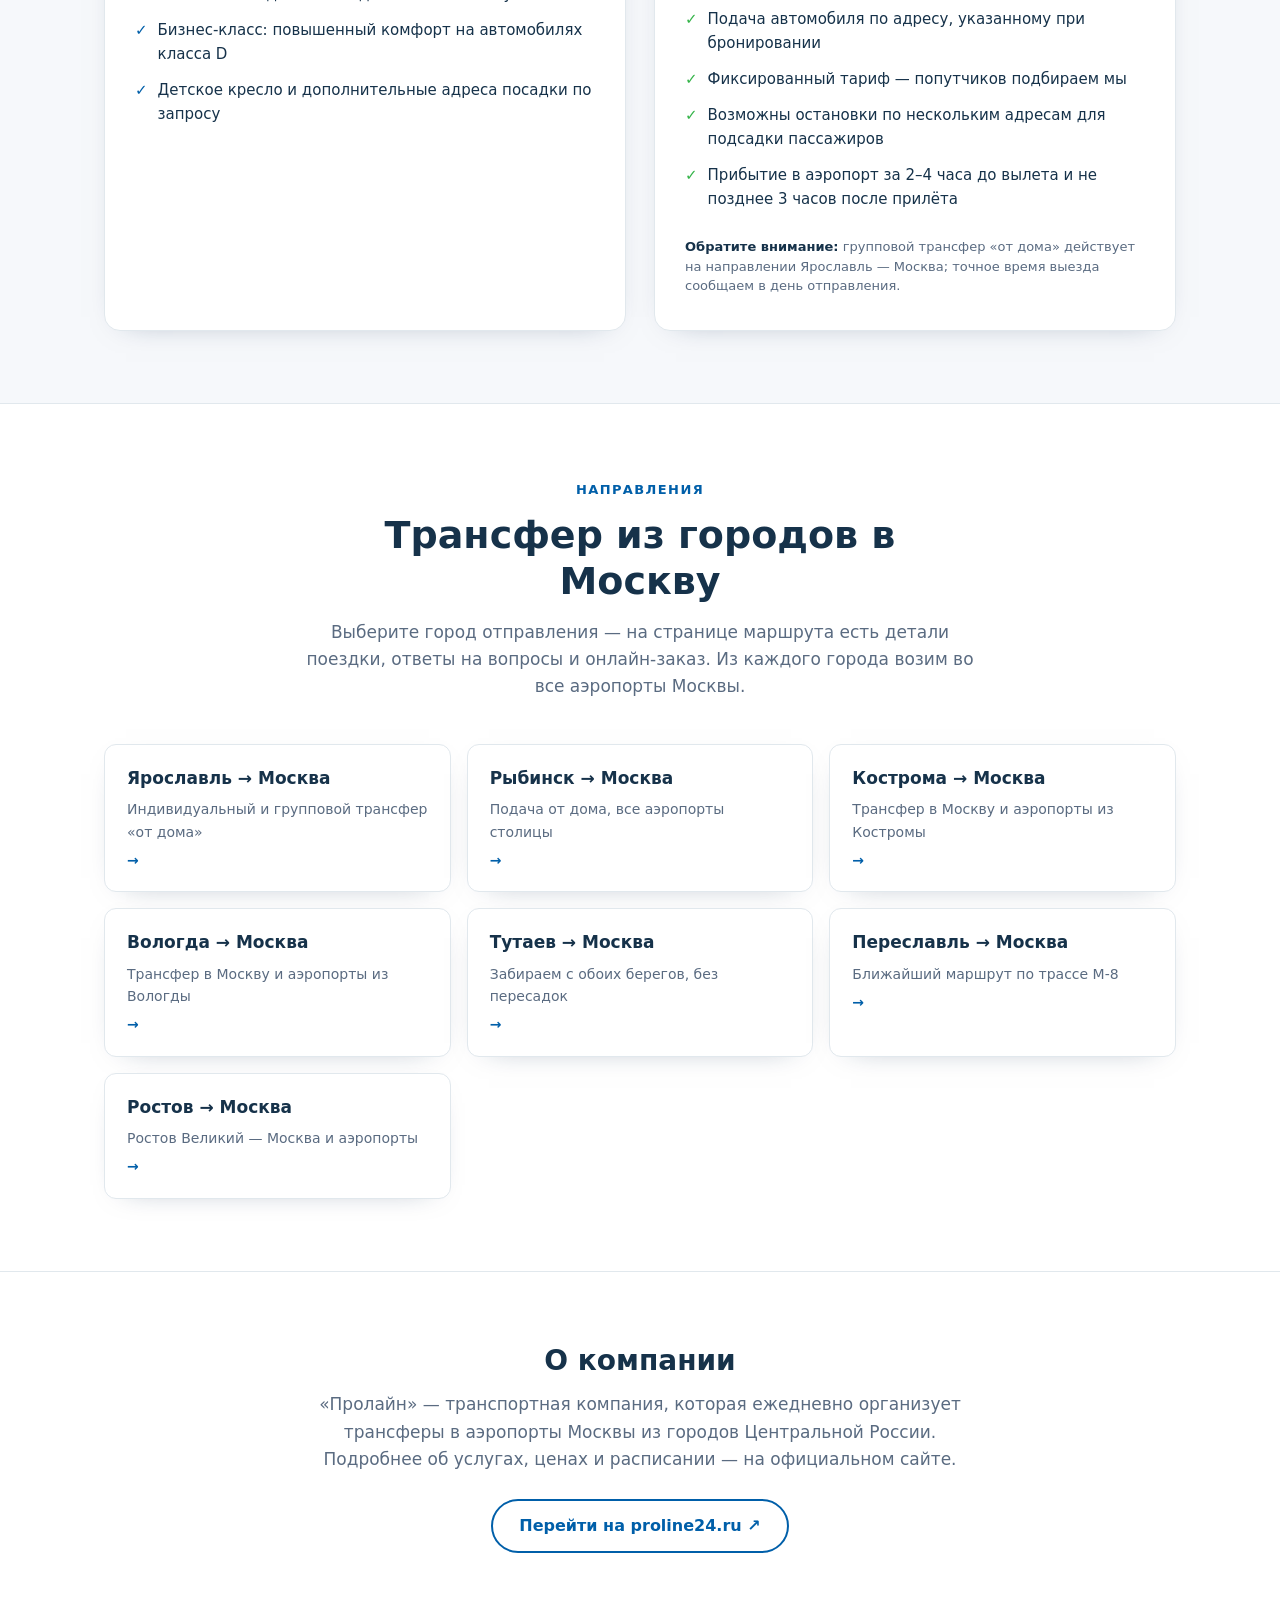
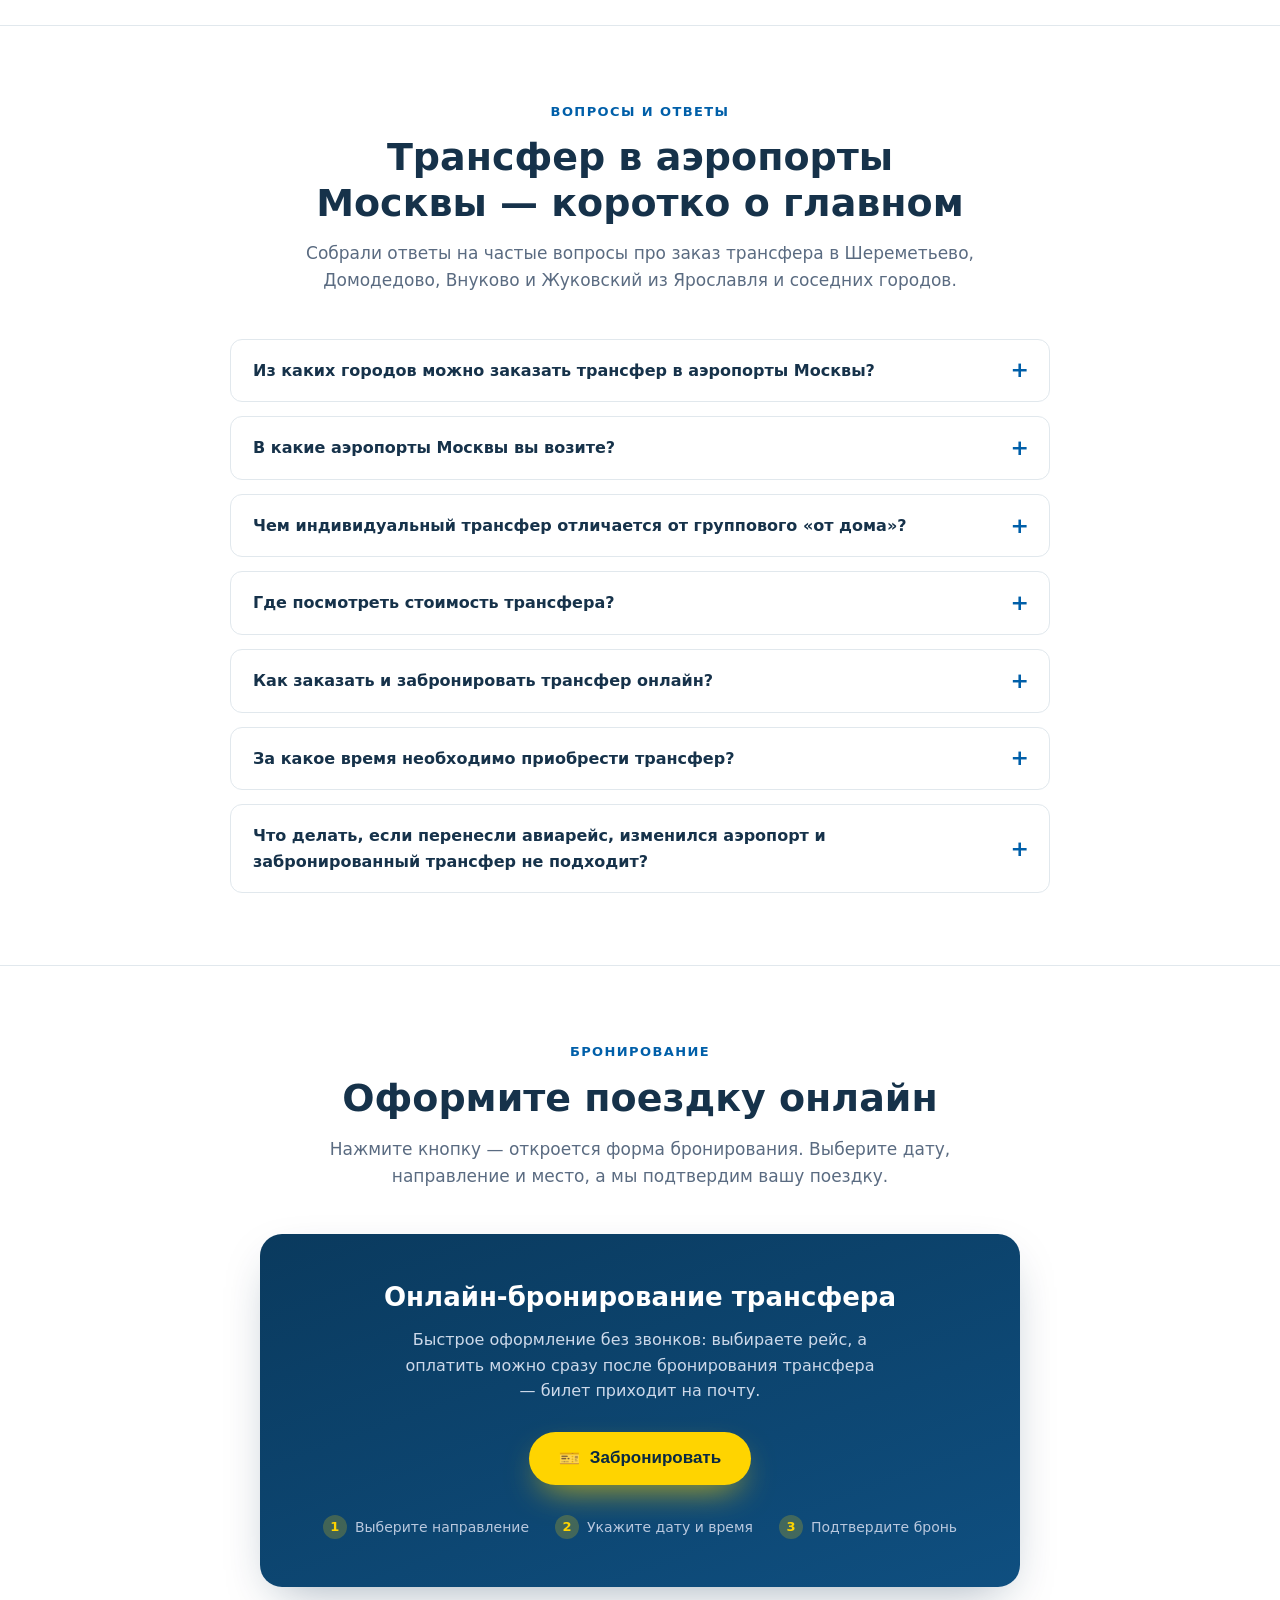
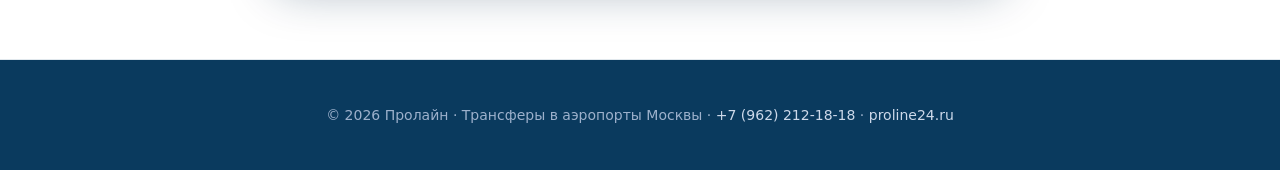
==== commit 23f44cca: "Hero: добавить Hyundai H-1 на задний план рядом с Toyota Минивэн крупнее седана, обе машины выровнен" ====
--- a/index.html
+++ b/index.html
@@ -114,7 +114,8 @@
           </div>
         </div>
         <div class="hero-media">
-          <img src="/img/hero-car.png" alt="Автомобиль для трансфера в аэропорты Москвы" width="1000" height="667" loading="eager">
+          <img class="hero-van" src="/img/hero-van.png" alt="Минивэн Hyundai H-1 для групповых трансферов" width="1500" height="1000" loading="eager">
+          <img class="hero-car" src="/img/hero-car.png" alt="Автомобиль для трансфера в аэропорты Москвы" width="1000" height="667" loading="eager">
         </div>
       </div>
       <div class="hero-stats">
--- a/styles.css
+++ b/styles.css
@@ -167,23 +167,39 @@
 .hero-copy { flex: 1 1 auto; min-width: 0; }
 .hero-media {
   flex: 0 0 auto;
-  width: min(44%, 430px);
-  display: flex;
-  justify-content: center;
-}
-.hero-media img {
-  width: 100%;
+  width: min(54%, 620px);
+  position: relative;
+  display: flex;
+  justify-content: flex-end;
+}
+/* Тойота — на переднем плане, перекрывает минивэн примерно на 1/3 */
+.hero-car {
+  position: relative;
+  z-index: 2;
+  width: 56%;
   height: auto;
   filter: drop-shadow(0 24px 30px rgba(0, 0, 0, .5));
   animation: carIn .7s cubic-bezier(.2, .7, .2, 1) both;
 }
+/* Hyundai H-1 — крупнее седана, на заднем плане; screen убирает тёмный фон картинки.
+   bottom подобран так, чтобы колёса стояли на одном уровне с Тойотой. */
+.hero-van {
+  position: absolute;
+  z-index: 1;
+  bottom: -9%;
+  right: 30%;
+  width: 80%;
+  height: auto;
+  mix-blend-mode: screen;
+  animation: carIn .9s cubic-bezier(.2, .7, .2, 1) both;
+}
 @keyframes carIn {
   from { opacity: 0; transform: translateX(28px); }
   to   { opacity: 1; transform: none; }
 }
 @media (max-width: 820px) {
   .hero-inner { flex-direction: column; align-items: flex-start; gap: 8px; }
-  .hero-media { width: min(82%, 360px); align-self: center; margin-top: 10px; }
+  .hero-media { width: min(92%, 460px); align-self: center; margin-top: 10px; }
 }
 
 .hero-stats {
